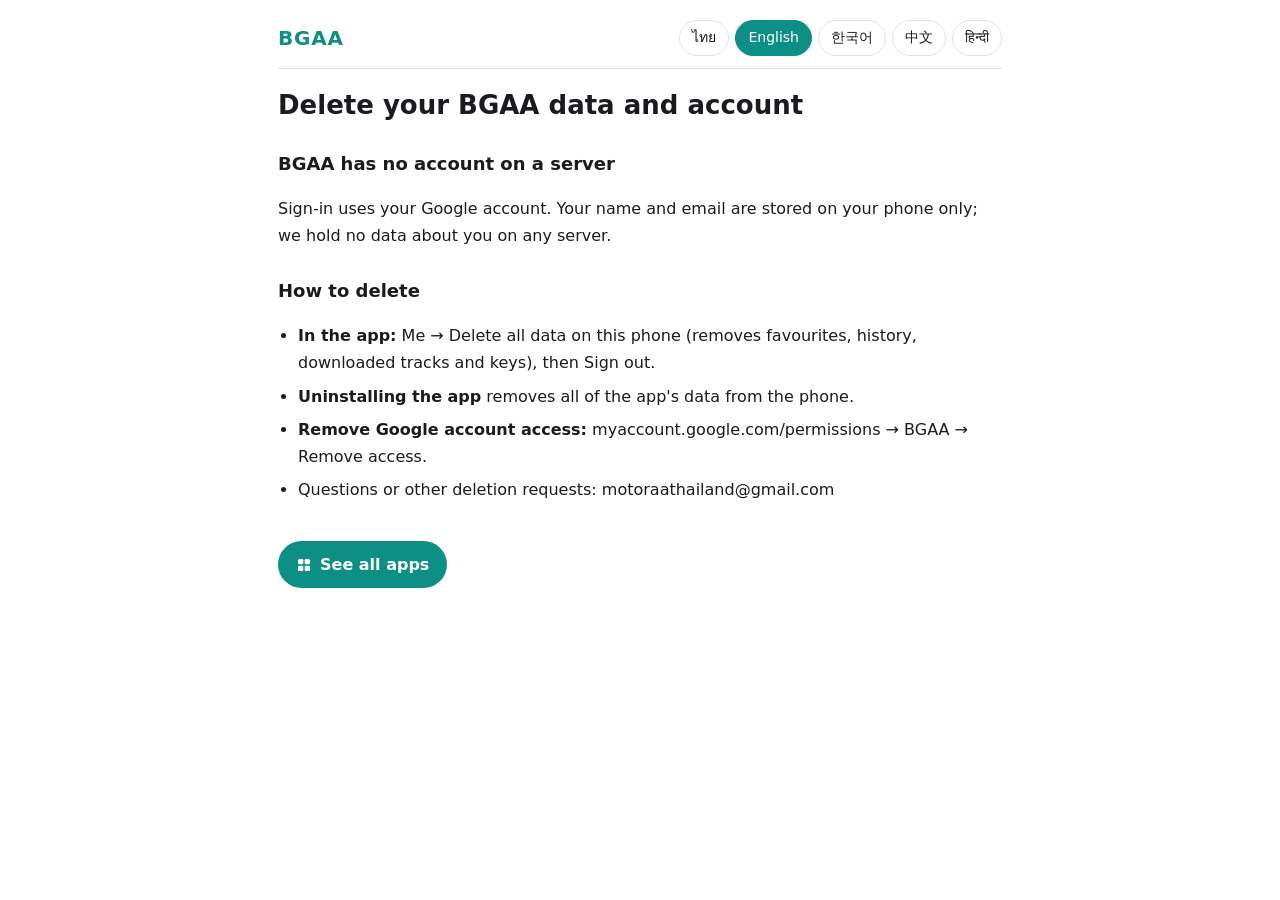
==== delete-account/index.html @ 6f0a81f5 "BGAA site: privacy policy, delete-data page, intro (5 languages)" ====
<!doctype html><html lang="th"><head><meta charset="utf-8"><meta name="viewport" content="width=device-width,initial-scale=1"><title>ลบข้อมูลและบัญชีของ BGAA · Delete your BGAA data and account</title><meta name="robots" content="index, follow"><link rel="canonical" href="https://motoraathailand.github.io/bgaa-site/delete-account/"><style>:root{color-scheme:light dark;--bg:#fff;--fg:#1b1b1f;--mut:#5b5b66;--acc:#0e8f86;--line:#e3e3e8}@media(prefers-color-scheme:dark){:root{--bg:#0e0e12;--fg:#ececf1;--mut:#a0a0ad;--acc:#4fd1c5;--line:#2a2a33}}
*{box-sizing:border-box}body{margin:0;background:var(--bg);color:var(--fg);font:16px/1.7 system-ui,-apple-system,'Segoe UI',Roboto,'Noto Sans Thai','Noto Sans KR','Noto Sans SC','Noto Sans Devanagari',sans-serif}
.wrap{max-width:760px;margin:0 auto;padding:20px 18px 60px}header{display:flex;flex-wrap:wrap;gap:10px;align-items:center;justify-content:space-between;border-bottom:1px solid var(--line);padding-bottom:12px;margin-bottom:8px}
.logo{font-weight:800;letter-spacing:.04em;color:var(--acc);text-decoration:none;font-size:20px}.allapps{display:inline-flex;align-items:center;gap:8px;font-weight:600;text-decoration:none;color:#fff;background:var(--acc);padding:10px 18px;border-radius:999px;margin-top:22px}.langs{display:flex;gap:6px;flex-wrap:wrap}.langs button{font:inherit;font-size:14px;padding:5px 12px;border-radius:999px;border:1px solid var(--line);background:transparent;color:var(--fg);cursor:pointer}.langs button[aria-pressed=true]{background:var(--acc);color:#fff;border-color:var(--acc)}
h1{font-size:26px;line-height:1.3;margin:20px 0 6px}h2{font-size:18px;margin:26px 0 6px}.meta{color:var(--mut);font-size:14px;margin:0}.small{color:var(--mut);font-size:13px}a{color:var(--acc)}ul{padding-left:20px}li{margin:6px 0}</style></head><body><div class="wrap"><header><a class="logo" href="https://motoraathailand.github.io/bgaa-site/">BGAA</a><div class="langs" role="group" aria-label="language"><button type="button" data-l="th" lang="th" aria-pressed="true">ไทย</button><button type="button" data-l="en" lang="en" aria-pressed="false">English</button><button type="button" data-l="ko" lang="ko" aria-pressed="false">한국어</button><button type="button" data-l="zh" lang="zh-Hans" aria-pressed="false">中文</button><button type="button" data-l="hi" lang="hi" aria-pressed="false">हिन्दी</button></div></header><main><section id="s-th" lang="th"><h1>ลบข้อมูลและบัญชีของ BGAA</h1><h2>BGAA ไม่มีบัญชีบนเซิร์ฟเวอร์</h2><p>การเข้าสู่ระบบใช้บัญชี Google ของคุณ ชื่อและอีเมลถูกเก็บในโทรศัพท์เท่านั้น เราไม่มีข้อมูลของคุณบนเซิร์ฟเวอร์</p><h2>วิธีลบ</h2><ul><li><b>ในแอป:</b> ฉัน → ลบข้อมูลทั้งหมดในโทรศัพท์นี้ (ลบรายการโปรด ประวัติ เพลงที่ดาวน์โหลด และคีย์) แล้วเลือก ออกจากระบบ</li><li><b>ถอนการติดตั้งแอป</b> จะลบข้อมูลของแอปในโทรศัพท์ทั้งหมด</li><li><b>ถอนสิทธิ์บัญชี Google:</b> myaccount.google.com/permissions → BGAA → ลบการเข้าถึง</li><li>มีคำถามหรือต้องการให้ลบข้อมูลอื่น ๆ: motoraathailand@gmail.com</li></ul><p><a class="allapps" href="https://motoraathailand.github.io/"><svg viewBox="0 0 24 24" width="16" height="16" aria-hidden="true" fill="currentColor"><rect x="3" y="3" width="8" height="8" rx="2"/><rect x="13" y="3" width="8" height="8" rx="2"/><rect x="3" y="13" width="8" height="8" rx="2"/><rect x="13" y="13" width="8" height="8" rx="2"/></svg>ดูแอปทั้งหมด</a></p></section>
<section id="s-en" lang="en" hidden><h1>Delete your BGAA data and account</h1><h2>BGAA has no account on a server</h2><p>Sign-in uses your Google account. Your name and email are stored on your phone only; we hold no data about you on any server.</p><h2>How to delete</h2><ul><li><b>In the app:</b> Me → Delete all data on this phone (removes favourites, history, downloaded tracks and keys), then Sign out.</li><li><b>Uninstalling the app</b> removes all of the app's data from the phone.</li><li><b>Remove Google account access:</b> myaccount.google.com/permissions → BGAA → Remove access.</li><li>Questions or other deletion requests: motoraathailand@gmail.com</li></ul><p><a class="allapps" href="https://motoraathailand.github.io/"><svg viewBox="0 0 24 24" width="16" height="16" aria-hidden="true" fill="currentColor"><rect x="3" y="3" width="8" height="8" rx="2"/><rect x="13" y="3" width="8" height="8" rx="2"/><rect x="3" y="13" width="8" height="8" rx="2"/><rect x="13" y="13" width="8" height="8" rx="2"/></svg>See all apps</a></p></section>
<section id="s-ko" lang="ko" hidden><h1>BGAA 데이터·계정 삭제</h1><h2>BGAA는 서버에 계정이 없어요</h2><p>로그인은 내 Google 계정을 써요. 이름과 이메일은 휴대폰에만 저장되고, 서버에는 내 정보가 없어요.</p><h2>삭제 방법</h2><ul><li><b>앱에서:</b> 나 → 이 휴대폰의 모든 데이터 삭제(즐겨찾기·기록·다운로드한 곡·키 삭제) 후 로그아웃.</li><li><b>앱을 삭제</b>하면 휴대폰의 앱 데이터가 모두 지워져요.</li><li><b>Google 계정 접근 해제:</b> myaccount.google.com/permissions → BGAA → 액세스 삭제.</li><li>문의나 다른 삭제 요청: motoraathailand@gmail.com</li></ul><p><a class="allapps" href="https://motoraathailand.github.io/"><svg viewBox="0 0 24 24" width="16" height="16" aria-hidden="true" fill="currentColor"><rect x="3" y="3" width="8" height="8" rx="2"/><rect x="13" y="3" width="8" height="8" rx="2"/><rect x="3" y="13" width="8" height="8" rx="2"/><rect x="13" y="13" width="8" height="8" rx="2"/></svg>모든 앱 보기</a></p></section>
<section id="s-zh" lang="zh-Hans" hidden><h1>删除 BGAA 数据与账号</h1><h2>BGAA 在服务器上没有账号</h2><p>登录使用你的 Google 账号。姓名和邮箱只保存在手机上，我们没有任何服务器端数据。</p><h2>删除方法</h2><ul><li><b>在应用内：</b>我 → 删除这部手机上的所有数据（清除收藏、记录、已下载曲目和密钥），然后退出登录。</li><li><b>卸载应用</b>会清除应用在手机上的全部数据。</li><li><b>撤销 Google 账号访问：</b>myaccount.google.com/permissions → BGAA → 删除访问权限。</li><li>有疑问或其他删除请求：motoraathailand@gmail.com</li></ul><p><a class="allapps" href="https://motoraathailand.github.io/"><svg viewBox="0 0 24 24" width="16" height="16" aria-hidden="true" fill="currentColor"><rect x="3" y="3" width="8" height="8" rx="2"/><rect x="13" y="3" width="8" height="8" rx="2"/><rect x="3" y="13" width="8" height="8" rx="2"/><rect x="13" y="13" width="8" height="8" rx="2"/></svg>查看全部应用</a></p></section>
<section id="s-hi" lang="hi" hidden><h1>BGAA डेटा और खाता हटाएँ</h1><h2>BGAA का सर्वर पर कोई खाता नहीं है</h2><p>साइन-इन आपके Google खाते से होता है। नाम और ईमेल केवल फ़ोन में रहते हैं; हमारे पास किसी सर्वर पर आपका डेटा नहीं है।</p><h2>कैसे हटाएँ</h2><ul><li><b>ऐप में:</b> मैं → इस फ़ोन का सारा डेटा हटाएँ (पसंदीदा, इतिहास, डाउनलोड किए ट्रैक और कुंजियाँ हटती हैं), फिर साइन आउट करें।</li><li><b>ऐप अनइंस्टॉल</b> करने से फ़ोन से ऐप का सारा डेटा हट जाता है।</li><li><b>Google खाते की पहुँच हटाएँ:</b> myaccount.google.com/permissions → BGAA → पहुँच हटाएँ।</li><li>प्रश्न या अन्य हटाने के अनुरोध: motoraathailand@gmail.com</li></ul><p><a class="allapps" href="https://motoraathailand.github.io/"><svg viewBox="0 0 24 24" width="16" height="16" aria-hidden="true" fill="currentColor"><rect x="3" y="3" width="8" height="8" rx="2"/><rect x="13" y="3" width="8" height="8" rx="2"/><rect x="3" y="13" width="8" height="8" rx="2"/><rect x="13" y="13" width="8" height="8" rx="2"/></svg>सभी ऐप देखें</a></p></section></main></div><script>(function(){var L=['th','en','ko','zh','hi'],H={th:'th',en:'en',ko:'ko',zh:'zh-Hans',hi:'hi'};function pick(){var m=/[?&]lang=(\w\w)/.exec(location.search),s=null;try{s=localStorage.getItem('lang')}catch(e){}var b=String((navigator.languages&&navigator.languages[0])||navigator.language||'en').slice(0,2).toLowerCase();var c=m&&m[1]||s||b;return L.indexOf(c)>=0?c:'en'}
function show(l){L.forEach(function(x){var e=document.getElementById('s-'+x);if(e)e.hidden=x!==l;});document.documentElement.lang=H[l];[].forEach.call(document.querySelectorAll('.langs button'),function(b){b.setAttribute('aria-pressed',b.dataset.l===l?'true':'false')});try{localStorage.setItem('lang',l)}catch(e){}}
[].forEach.call(document.querySelectorAll('.langs button'),function(b){b.addEventListener('click',function(){show(b.dataset.l)})});show(pick())})();</script></body></html>
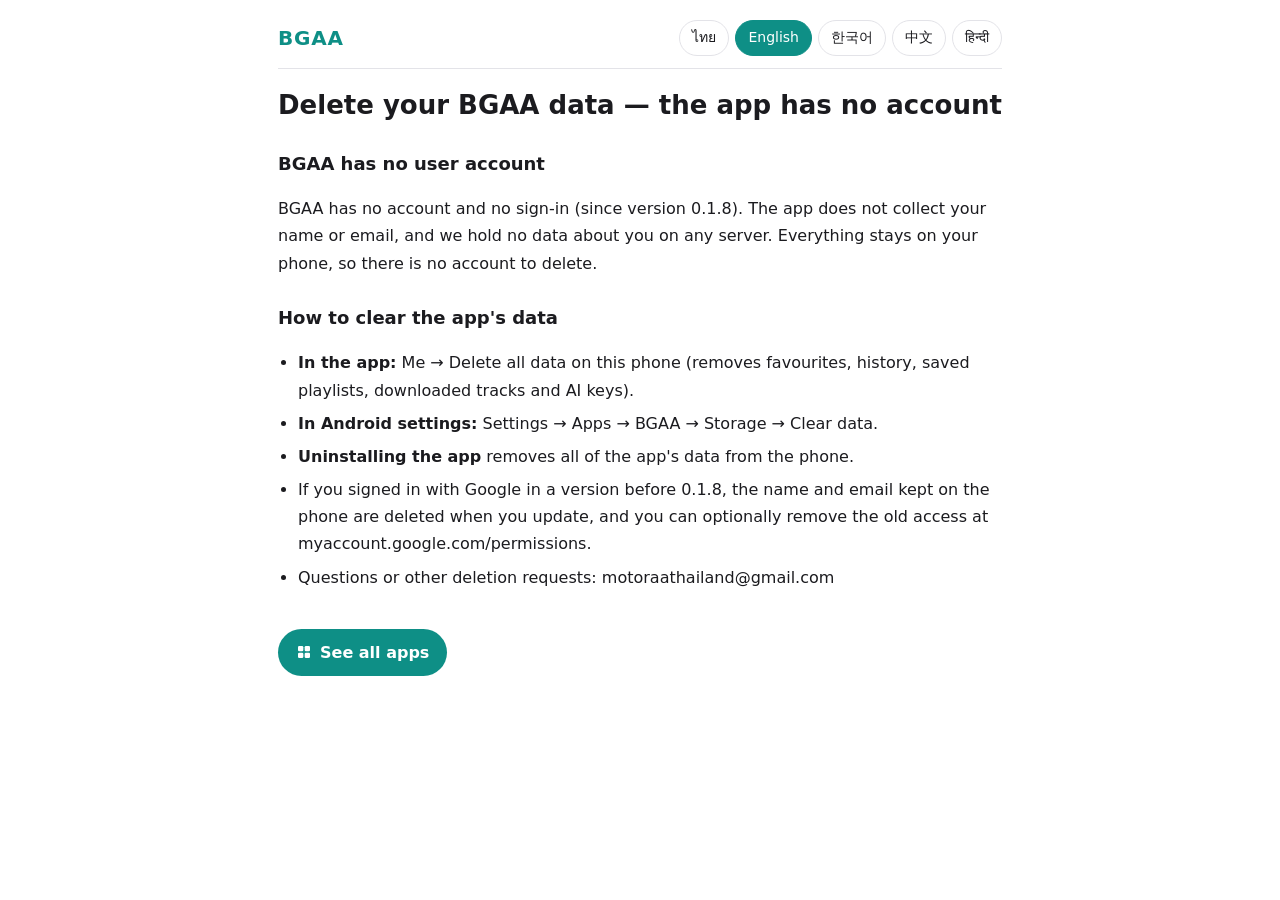
==== commit a26f7ebd: "Privacy + delete-data pages for BGAA 0.1.8: no account/sign-in, no name/email collected, data stays " ====
--- a/delete-account/index.html
+++ b/delete-account/index.html
@@ -1,11 +1,11 @@
-<!doctype html><html lang="th"><head><meta charset="utf-8"><meta name="viewport" content="width=device-width,initial-scale=1"><title>ลบข้อมูลและบัญชีของ BGAA · Delete your BGAA data and account</title><meta name="robots" content="index, follow"><link rel="canonical" href="https://motoraathailand.github.io/bgaa-site/delete-account/"><style>:root{color-scheme:light dark;--bg:#fff;--fg:#1b1b1f;--mut:#5b5b66;--acc:#0e8f86;--line:#e3e3e8}@media(prefers-color-scheme:dark){:root{--bg:#0e0e12;--fg:#ececf1;--mut:#a0a0ad;--acc:#4fd1c5;--line:#2a2a33}}
+<!doctype html><html lang="th"><head><meta charset="utf-8"><meta name="viewport" content="width=device-width,initial-scale=1"><title>ลบข้อมูลของ BGAA — แอปไม่มีบัญชีผู้ใช้ · Delete your BGAA data — the app has no account</title><meta name="robots" content="index, follow"><link rel="canonical" href="https://motoraathailand.github.io/bgaa-site/delete-account/"><style>:root{color-scheme:light dark;--bg:#fff;--fg:#1b1b1f;--mut:#5b5b66;--acc:#0e8f86;--line:#e3e3e8}@media(prefers-color-scheme:dark){:root{--bg:#0e0e12;--fg:#ececf1;--mut:#a0a0ad;--acc:#4fd1c5;--line:#2a2a33}}
 *{box-sizing:border-box}body{margin:0;background:var(--bg);color:var(--fg);font:16px/1.7 system-ui,-apple-system,'Segoe UI',Roboto,'Noto Sans Thai','Noto Sans KR','Noto Sans SC','Noto Sans Devanagari',sans-serif}
 .wrap{max-width:760px;margin:0 auto;padding:20px 18px 60px}header{display:flex;flex-wrap:wrap;gap:10px;align-items:center;justify-content:space-between;border-bottom:1px solid var(--line);padding-bottom:12px;margin-bottom:8px}
 .logo{font-weight:800;letter-spacing:.04em;color:var(--acc);text-decoration:none;font-size:20px}.allapps{display:inline-flex;align-items:center;gap:8px;font-weight:600;text-decoration:none;color:#fff;background:var(--acc);padding:10px 18px;border-radius:999px;margin-top:22px}.langs{display:flex;gap:6px;flex-wrap:wrap}.langs button{font:inherit;font-size:14px;padding:5px 12px;border-radius:999px;border:1px solid var(--line);background:transparent;color:var(--fg);cursor:pointer}.langs button[aria-pressed=true]{background:var(--acc);color:#fff;border-color:var(--acc)}
-h1{font-size:26px;line-height:1.3;margin:20px 0 6px}h2{font-size:18px;margin:26px 0 6px}.meta{color:var(--mut);font-size:14px;margin:0}.small{color:var(--mut);font-size:13px}a{color:var(--acc)}ul{padding-left:20px}li{margin:6px 0}</style></head><body><div class="wrap"><header><a class="logo" href="https://motoraathailand.github.io/bgaa-site/">BGAA</a><div class="langs" role="group" aria-label="language"><button type="button" data-l="th" lang="th" aria-pressed="true">ไทย</button><button type="button" data-l="en" lang="en" aria-pressed="false">English</button><button type="button" data-l="ko" lang="ko" aria-pressed="false">한국어</button><button type="button" data-l="zh" lang="zh-Hans" aria-pressed="false">中文</button><button type="button" data-l="hi" lang="hi" aria-pressed="false">हिन्दी</button></div></header><main><section id="s-th" lang="th"><h1>ลบข้อมูลและบัญชีของ BGAA</h1><h2>BGAA ไม่มีบัญชีบนเซิร์ฟเวอร์</h2><p>การเข้าสู่ระบบใช้บัญชี Google ของคุณ ชื่อและอีเมลถูกเก็บในโทรศัพท์เท่านั้น เราไม่มีข้อมูลของคุณบนเซิร์ฟเวอร์</p><h2>วิธีลบ</h2><ul><li><b>ในแอป:</b> ฉัน → ลบข้อมูลทั้งหมดในโทรศัพท์นี้ (ลบรายการโปรด ประวัติ เพลงที่ดาวน์โหลด และคีย์) แล้วเลือก ออกจากระบบ</li><li><b>ถอนการติดตั้งแอป</b> จะลบข้อมูลของแอปในโทรศัพท์ทั้งหมด</li><li><b>ถอนสิทธิ์บัญชี Google:</b> myaccount.google.com/permissions → BGAA → ลบการเข้าถึง</li><li>มีคำถามหรือต้องการให้ลบข้อมูลอื่น ๆ: motoraathailand@gmail.com</li></ul><p><a class="allapps" href="https://motoraathailand.github.io/"><svg viewBox="0 0 24 24" width="16" height="16" aria-hidden="true" fill="currentColor"><rect x="3" y="3" width="8" height="8" rx="2"/><rect x="13" y="3" width="8" height="8" rx="2"/><rect x="3" y="13" width="8" height="8" rx="2"/><rect x="13" y="13" width="8" height="8" rx="2"/></svg>ดูแอปทั้งหมด</a></p></section>
-<section id="s-en" lang="en" hidden><h1>Delete your BGAA data and account</h1><h2>BGAA has no account on a server</h2><p>Sign-in uses your Google account. Your name and email are stored on your phone only; we hold no data about you on any server.</p><h2>How to delete</h2><ul><li><b>In the app:</b> Me → Delete all data on this phone (removes favourites, history, downloaded tracks and keys), then Sign out.</li><li><b>Uninstalling the app</b> removes all of the app's data from the phone.</li><li><b>Remove Google account access:</b> myaccount.google.com/permissions → BGAA → Remove access.</li><li>Questions or other deletion requests: motoraathailand@gmail.com</li></ul><p><a class="allapps" href="https://motoraathailand.github.io/"><svg viewBox="0 0 24 24" width="16" height="16" aria-hidden="true" fill="currentColor"><rect x="3" y="3" width="8" height="8" rx="2"/><rect x="13" y="3" width="8" height="8" rx="2"/><rect x="3" y="13" width="8" height="8" rx="2"/><rect x="13" y="13" width="8" height="8" rx="2"/></svg>See all apps</a></p></section>
-<section id="s-ko" lang="ko" hidden><h1>BGAA 데이터·계정 삭제</h1><h2>BGAA는 서버에 계정이 없어요</h2><p>로그인은 내 Google 계정을 써요. 이름과 이메일은 휴대폰에만 저장되고, 서버에는 내 정보가 없어요.</p><h2>삭제 방법</h2><ul><li><b>앱에서:</b> 나 → 이 휴대폰의 모든 데이터 삭제(즐겨찾기·기록·다운로드한 곡·키 삭제) 후 로그아웃.</li><li><b>앱을 삭제</b>하면 휴대폰의 앱 데이터가 모두 지워져요.</li><li><b>Google 계정 접근 해제:</b> myaccount.google.com/permissions → BGAA → 액세스 삭제.</li><li>문의나 다른 삭제 요청: motoraathailand@gmail.com</li></ul><p><a class="allapps" href="https://motoraathailand.github.io/"><svg viewBox="0 0 24 24" width="16" height="16" aria-hidden="true" fill="currentColor"><rect x="3" y="3" width="8" height="8" rx="2"/><rect x="13" y="3" width="8" height="8" rx="2"/><rect x="3" y="13" width="8" height="8" rx="2"/><rect x="13" y="13" width="8" height="8" rx="2"/></svg>모든 앱 보기</a></p></section>
-<section id="s-zh" lang="zh-Hans" hidden><h1>删除 BGAA 数据与账号</h1><h2>BGAA 在服务器上没有账号</h2><p>登录使用你的 Google 账号。姓名和邮箱只保存在手机上，我们没有任何服务器端数据。</p><h2>删除方法</h2><ul><li><b>在应用内：</b>我 → 删除这部手机上的所有数据（清除收藏、记录、已下载曲目和密钥），然后退出登录。</li><li><b>卸载应用</b>会清除应用在手机上的全部数据。</li><li><b>撤销 Google 账号访问：</b>myaccount.google.com/permissions → BGAA → 删除访问权限。</li><li>有疑问或其他删除请求：motoraathailand@gmail.com</li></ul><p><a class="allapps" href="https://motoraathailand.github.io/"><svg viewBox="0 0 24 24" width="16" height="16" aria-hidden="true" fill="currentColor"><rect x="3" y="3" width="8" height="8" rx="2"/><rect x="13" y="3" width="8" height="8" rx="2"/><rect x="3" y="13" width="8" height="8" rx="2"/><rect x="13" y="13" width="8" height="8" rx="2"/></svg>查看全部应用</a></p></section>
-<section id="s-hi" lang="hi" hidden><h1>BGAA डेटा और खाता हटाएँ</h1><h2>BGAA का सर्वर पर कोई खाता नहीं है</h2><p>साइन-इन आपके Google खाते से होता है। नाम और ईमेल केवल फ़ोन में रहते हैं; हमारे पास किसी सर्वर पर आपका डेटा नहीं है।</p><h2>कैसे हटाएँ</h2><ul><li><b>ऐप में:</b> मैं → इस फ़ोन का सारा डेटा हटाएँ (पसंदीदा, इतिहास, डाउनलोड किए ट्रैक और कुंजियाँ हटती हैं), फिर साइन आउट करें।</li><li><b>ऐप अनइंस्टॉल</b> करने से फ़ोन से ऐप का सारा डेटा हट जाता है।</li><li><b>Google खाते की पहुँच हटाएँ:</b> myaccount.google.com/permissions → BGAA → पहुँच हटाएँ।</li><li>प्रश्न या अन्य हटाने के अनुरोध: motoraathailand@gmail.com</li></ul><p><a class="allapps" href="https://motoraathailand.github.io/"><svg viewBox="0 0 24 24" width="16" height="16" aria-hidden="true" fill="currentColor"><rect x="3" y="3" width="8" height="8" rx="2"/><rect x="13" y="3" width="8" height="8" rx="2"/><rect x="3" y="13" width="8" height="8" rx="2"/><rect x="13" y="13" width="8" height="8" rx="2"/></svg>सभी ऐप देखें</a></p></section></main></div><script>(function(){var L=['th','en','ko','zh','hi'],H={th:'th',en:'en',ko:'ko',zh:'zh-Hans',hi:'hi'};function pick(){var m=/[?&]lang=(\w\w)/.exec(location.search),s=null;try{s=localStorage.getItem('lang')}catch(e){}var b=String((navigator.languages&&navigator.languages[0])||navigator.language||'en').slice(0,2).toLowerCase();var c=m&&m[1]||s||b;return L.indexOf(c)>=0?c:'en'}
+h1{font-size:26px;line-height:1.3;margin:20px 0 6px}h2{font-size:18px;margin:26px 0 6px}.meta{color:var(--mut);font-size:14px;margin:0}.small{color:var(--mut);font-size:13px}a{color:var(--acc)}ul{padding-left:20px}li{margin:6px 0}</style></head><body><div class="wrap"><header><a class="logo" href="https://motoraathailand.github.io/bgaa-site/">BGAA</a><div class="langs" role="group" aria-label="language"><button type="button" data-l="th" lang="th" aria-pressed="true">ไทย</button><button type="button" data-l="en" lang="en" aria-pressed="false">English</button><button type="button" data-l="ko" lang="ko" aria-pressed="false">한국어</button><button type="button" data-l="zh" lang="zh-Hans" aria-pressed="false">中文</button><button type="button" data-l="hi" lang="hi" aria-pressed="false">हिन्दी</button></div></header><main><section id="s-th" lang="th"><h1>ลบข้อมูลของ BGAA — แอปไม่มีบัญชีผู้ใช้</h1><h2>BGAA ไม่มีบัญชีผู้ใช้</h2><p>BGAA ไม่มีบัญชีและไม่ต้องเข้าสู่ระบบ (ตั้งแต่เวอร์ชัน 0.1.8) แอปไม่เก็บชื่อหรืออีเมลของคุณ และเราไม่มีข้อมูลของคุณบนเซิร์ฟเวอร์ใด ๆ ข้อมูลทั้งหมดอยู่ในโทรศัพท์ของคุณ จึงไม่มีบัญชีให้ลบ</p><h2>วิธีล้างข้อมูลของแอป</h2><ul><li><b>ในแอป:</b> ฉัน → ลบข้อมูลทั้งหมดในโทรศัพท์นี้ (ลบรายการโปรด ประวัติ เพลย์ลิสต์ที่บันทึก เพลงที่ดาวน์โหลด และคีย์ AI)</li><li><b>ในการตั้งค่าของ Android:</b> การตั้งค่า → แอป → BGAA → ที่เก็บข้อมูล → ล้างข้อมูล (Clear data)</li><li><b>ถอนการติดตั้งแอป</b> จะลบข้อมูลของแอปในโทรศัพท์ทั้งหมด</li><li>หากเคยเข้าสู่ระบบด้วย Google ในเวอร์ชันก่อน 0.1.8 ชื่อและอีเมลที่เก็บไว้ในเครื่องจะถูกลบเมื่ออัปเดต และคุณถอนสิทธิ์เก่าได้ที่ myaccount.google.com/permissions (ไม่จำเป็น)</li><li>มีคำถามหรือต้องการให้ลบข้อมูลอื่น ๆ: motoraathailand@gmail.com</li></ul><p><a class="allapps" href="https://motoraathailand.github.io/"><svg viewBox="0 0 24 24" width="16" height="16" aria-hidden="true" fill="currentColor"><rect x="3" y="3" width="8" height="8" rx="2"/><rect x="13" y="3" width="8" height="8" rx="2"/><rect x="3" y="13" width="8" height="8" rx="2"/><rect x="13" y="13" width="8" height="8" rx="2"/></svg>ดูแอปทั้งหมด</a></p></section>
+<section id="s-en" lang="en" hidden><h1>Delete your BGAA data — the app has no account</h1><h2>BGAA has no user account</h2><p>BGAA has no account and no sign-in (since version 0.1.8). The app does not collect your name or email, and we hold no data about you on any server. Everything stays on your phone, so there is no account to delete.</p><h2>How to clear the app&#x27;s data</h2><ul><li><b>In the app:</b> Me → Delete all data on this phone (removes favourites, history, saved playlists, downloaded tracks and AI keys).</li><li><b>In Android settings:</b> Settings → Apps → BGAA → Storage → Clear data.</li><li><b>Uninstalling the app</b> removes all of the app's data from the phone.</li><li>If you signed in with Google in a version before 0.1.8, the name and email kept on the phone are deleted when you update, and you can optionally remove the old access at myaccount.google.com/permissions.</li><li>Questions or other deletion requests: motoraathailand@gmail.com</li></ul><p><a class="allapps" href="https://motoraathailand.github.io/"><svg viewBox="0 0 24 24" width="16" height="16" aria-hidden="true" fill="currentColor"><rect x="3" y="3" width="8" height="8" rx="2"/><rect x="13" y="3" width="8" height="8" rx="2"/><rect x="3" y="13" width="8" height="8" rx="2"/><rect x="13" y="13" width="8" height="8" rx="2"/></svg>See all apps</a></p></section>
+<section id="s-ko" lang="ko" hidden><h1>BGAA 데이터 삭제 — 앱에는 계정이 없어요</h1><h2>BGAA에는 사용자 계정이 없어요</h2><p>BGAA에는 계정도 로그인도 없어요(0.1.8부터). 앱은 이름과 이메일을 수집하지 않고, 서버에도 내 정보가 없어요. 모든 데이터는 내 휴대폰에만 있어서 삭제할 계정이 없어요.</p><h2>앱 데이터 지우는 방법</h2><ul><li><b>앱에서:</b> 나 → 이 휴대폰의 모든 데이터 삭제(즐겨찾기·기록·저장한 재생목록·다운로드한 곡·AI 키 삭제).</li><li><b>안드로이드 설정에서:</b> 설정 → 앱 → BGAA → 저장공간 → 데이터 삭제.</li><li><b>앱을 삭제</b>하면 휴대폰의 앱 데이터가 모두 지워져요.</li><li>0.1.8 이전 버전에서 Google로 로그인한 적이 있다면, 휴대폰에 저장돼 있던 이름·이메일은 업데이트할 때 삭제되고, myaccount.google.com/permissions 에서 예전 접근 권한을 해제할 수도 있어요(선택).</li><li>문의나 다른 삭제 요청: motoraathailand@gmail.com</li></ul><p><a class="allapps" href="https://motoraathailand.github.io/"><svg viewBox="0 0 24 24" width="16" height="16" aria-hidden="true" fill="currentColor"><rect x="3" y="3" width="8" height="8" rx="2"/><rect x="13" y="3" width="8" height="8" rx="2"/><rect x="3" y="13" width="8" height="8" rx="2"/><rect x="13" y="13" width="8" height="8" rx="2"/></svg>모든 앱 보기</a></p></section>
+<section id="s-zh" lang="zh-Hans" hidden><h1>删除 BGAA 数据 — 应用没有账号</h1><h2>BGAA 没有用户账号</h2><p>BGAA 没有账号，也无需登录（自 0.1.8 版起）。应用不收集你的姓名或邮箱，我们也没有任何服务器端数据。所有内容都只保存在你的手机上，因此没有账号可删除。</p><h2>如何清除应用数据</h2><ul><li><b>在应用内：</b>我 → 删除这部手机上的所有数据（清除收藏、记录、已保存的播放列表、已下载曲目和 AI 密钥）。</li><li><b>在 Android 设置中：</b>设置 → 应用 → BGAA → 存储 → 清除数据。</li><li><b>卸载应用</b>会清除应用在手机上的全部数据。</li><li>如果你在 0.1.8 之前的版本中用 Google 登录过，手机上保存的姓名和邮箱会在更新时删除；你也可以选择在 myaccount.google.com/permissions 撤销旧的访问权限。</li><li>有疑问或其他删除请求：motoraathailand@gmail.com</li></ul><p><a class="allapps" href="https://motoraathailand.github.io/"><svg viewBox="0 0 24 24" width="16" height="16" aria-hidden="true" fill="currentColor"><rect x="3" y="3" width="8" height="8" rx="2"/><rect x="13" y="3" width="8" height="8" rx="2"/><rect x="3" y="13" width="8" height="8" rx="2"/><rect x="13" y="13" width="8" height="8" rx="2"/></svg>查看全部应用</a></p></section>
+<section id="s-hi" lang="hi" hidden><h1>BGAA डेटा हटाएँ — ऐप में कोई खाता नहीं है</h1><h2>BGAA में कोई उपयोगकर्ता खाता नहीं है</h2><p>BGAA में कोई खाता या साइन-इन नहीं है (संस्करण 0.1.8 से)। ऐप आपका नाम या ईमेल इकट्ठा नहीं करता, और हमारे पास किसी सर्वर पर आपका डेटा नहीं है। सब कुछ आपके फ़ोन में रहता है, इसलिए हटाने के लिए कोई खाता नहीं है।</p><h2>ऐप का डेटा कैसे साफ़ करें</h2><ul><li><b>ऐप में:</b> मैं → इस फ़ोन का सारा डेटा हटाएँ (पसंदीदा, इतिहास, सहेजी प्लेलिस्ट, डाउनलोड किए ट्रैक और AI कुंजियाँ हटती हैं)।</li><li><b>Android सेटिंग्स में:</b> सेटिंग्स → ऐप्स → BGAA → स्टोरेज → डेटा मिटाएँ।</li><li><b>ऐप अनइंस्टॉल</b> करने से फ़ोन से ऐप का सारा डेटा हट जाता है।</li><li>यदि आपने 0.1.8 से पहले के संस्करण में Google से साइन इन किया था, तो फ़ोन में रखा नाम और ईमेल अपडेट पर हटा दिया जाता है; पुरानी पहुँच आप myaccount.google.com/permissions पर हटा सकते हैं (वैकल्पिक)।</li><li>प्रश्न या अन्य हटाने के अनुरोध: motoraathailand@gmail.com</li></ul><p><a class="allapps" href="https://motoraathailand.github.io/"><svg viewBox="0 0 24 24" width="16" height="16" aria-hidden="true" fill="currentColor"><rect x="3" y="3" width="8" height="8" rx="2"/><rect x="13" y="3" width="8" height="8" rx="2"/><rect x="3" y="13" width="8" height="8" rx="2"/><rect x="13" y="13" width="8" height="8" rx="2"/></svg>सभी ऐप देखें</a></p></section></main></div><script>(function(){var L=['th','en','ko','zh','hi'],H={th:'th',en:'en',ko:'ko',zh:'zh-Hans',hi:'hi'};function pick(){var m=/[?&]lang=(\w\w)/.exec(location.search),s=null;try{s=localStorage.getItem('lang')}catch(e){}var b=String((navigator.languages&&navigator.languages[0])||navigator.language||'en').slice(0,2).toLowerCase();var c=m&&m[1]||s||b;return L.indexOf(c)>=0?c:'en'}
 function show(l){L.forEach(function(x){var e=document.getElementById('s-'+x);if(e)e.hidden=x!==l;});document.documentElement.lang=H[l];[].forEach.call(document.querySelectorAll('.langs button'),function(b){b.setAttribute('aria-pressed',b.dataset.l===l?'true':'false')});try{localStorage.setItem('lang',l)}catch(e){}}
 [].forEach.call(document.querySelectorAll('.langs button'),function(b){b.addEventListener('click',function(){show(b.dataset.l)})});show(pick())})();</script></body></html>
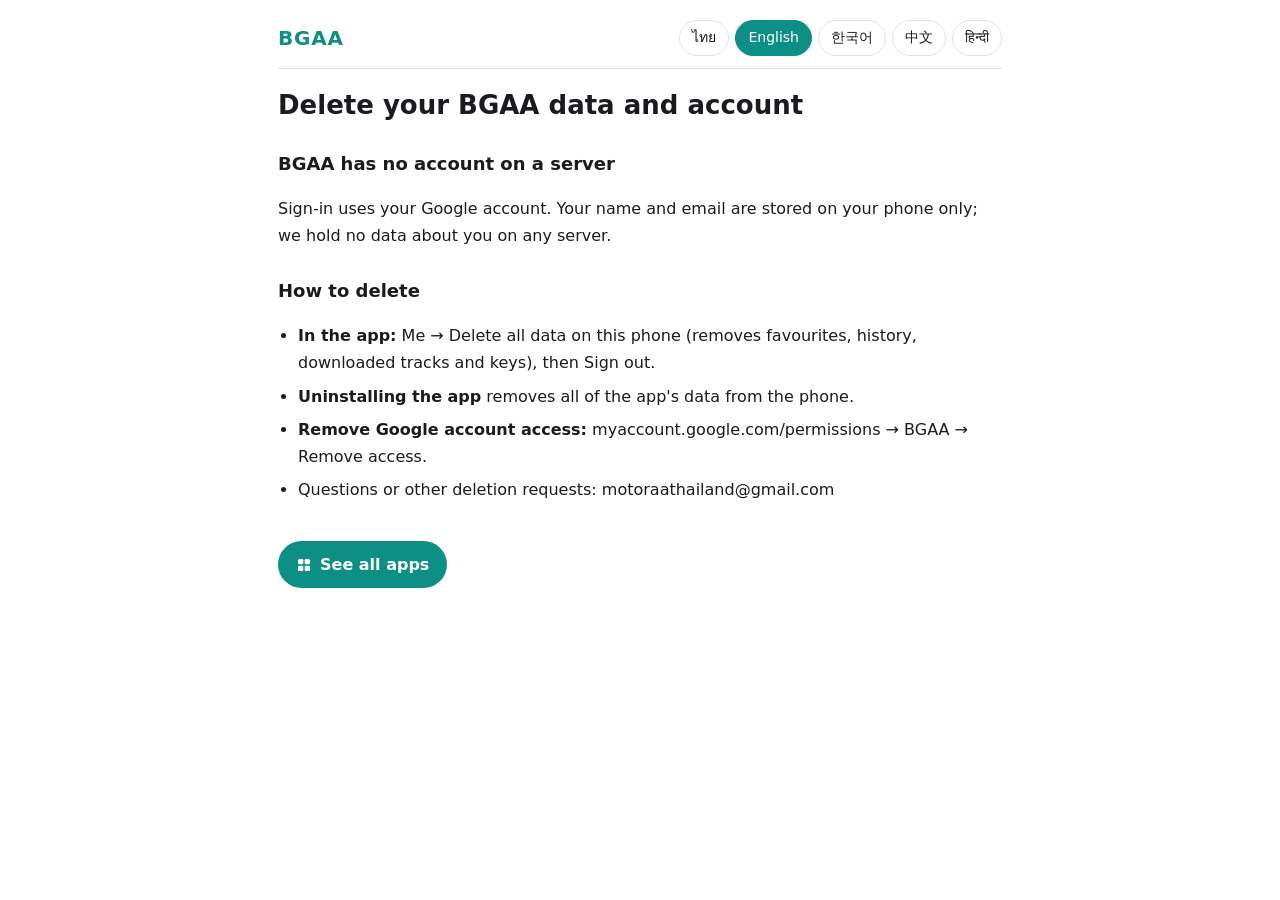
==== commit f34134cb: "Revert "Privacy + delete-data pages for BGAA 0.1.8: no account/sign-in, no name/email collected, dat" ====
--- a/delete-account/index.html
+++ b/delete-account/index.html
@@ -1,11 +1,11 @@
-<!doctype html><html lang="th"><head><meta charset="utf-8"><meta name="viewport" content="width=device-width,initial-scale=1"><title>ลบข้อมูลของ BGAA — แอปไม่มีบัญชีผู้ใช้ · Delete your BGAA data — the app has no account</title><meta name="robots" content="index, follow"><link rel="canonical" href="https://motoraathailand.github.io/bgaa-site/delete-account/"><style>:root{color-scheme:light dark;--bg:#fff;--fg:#1b1b1f;--mut:#5b5b66;--acc:#0e8f86;--line:#e3e3e8}@media(prefers-color-scheme:dark){:root{--bg:#0e0e12;--fg:#ececf1;--mut:#a0a0ad;--acc:#4fd1c5;--line:#2a2a33}}
+<!doctype html><html lang="th"><head><meta charset="utf-8"><meta name="viewport" content="width=device-width,initial-scale=1"><title>ลบข้อมูลและบัญชีของ BGAA · Delete your BGAA data and account</title><meta name="robots" content="index, follow"><link rel="canonical" href="https://motoraathailand.github.io/bgaa-site/delete-account/"><style>:root{color-scheme:light dark;--bg:#fff;--fg:#1b1b1f;--mut:#5b5b66;--acc:#0e8f86;--line:#e3e3e8}@media(prefers-color-scheme:dark){:root{--bg:#0e0e12;--fg:#ececf1;--mut:#a0a0ad;--acc:#4fd1c5;--line:#2a2a33}}
 *{box-sizing:border-box}body{margin:0;background:var(--bg);color:var(--fg);font:16px/1.7 system-ui,-apple-system,'Segoe UI',Roboto,'Noto Sans Thai','Noto Sans KR','Noto Sans SC','Noto Sans Devanagari',sans-serif}
 .wrap{max-width:760px;margin:0 auto;padding:20px 18px 60px}header{display:flex;flex-wrap:wrap;gap:10px;align-items:center;justify-content:space-between;border-bottom:1px solid var(--line);padding-bottom:12px;margin-bottom:8px}
 .logo{font-weight:800;letter-spacing:.04em;color:var(--acc);text-decoration:none;font-size:20px}.allapps{display:inline-flex;align-items:center;gap:8px;font-weight:600;text-decoration:none;color:#fff;background:var(--acc);padding:10px 18px;border-radius:999px;margin-top:22px}.langs{display:flex;gap:6px;flex-wrap:wrap}.langs button{font:inherit;font-size:14px;padding:5px 12px;border-radius:999px;border:1px solid var(--line);background:transparent;color:var(--fg);cursor:pointer}.langs button[aria-pressed=true]{background:var(--acc);color:#fff;border-color:var(--acc)}
-h1{font-size:26px;line-height:1.3;margin:20px 0 6px}h2{font-size:18px;margin:26px 0 6px}.meta{color:var(--mut);font-size:14px;margin:0}.small{color:var(--mut);font-size:13px}a{color:var(--acc)}ul{padding-left:20px}li{margin:6px 0}</style></head><body><div class="wrap"><header><a class="logo" href="https://motoraathailand.github.io/bgaa-site/">BGAA</a><div class="langs" role="group" aria-label="language"><button type="button" data-l="th" lang="th" aria-pressed="true">ไทย</button><button type="button" data-l="en" lang="en" aria-pressed="false">English</button><button type="button" data-l="ko" lang="ko" aria-pressed="false">한국어</button><button type="button" data-l="zh" lang="zh-Hans" aria-pressed="false">中文</button><button type="button" data-l="hi" lang="hi" aria-pressed="false">हिन्दी</button></div></header><main><section id="s-th" lang="th"><h1>ลบข้อมูลของ BGAA — แอปไม่มีบัญชีผู้ใช้</h1><h2>BGAA ไม่มีบัญชีผู้ใช้</h2><p>BGAA ไม่มีบัญชีและไม่ต้องเข้าสู่ระบบ (ตั้งแต่เวอร์ชัน 0.1.8) แอปไม่เก็บชื่อหรืออีเมลของคุณ และเราไม่มีข้อมูลของคุณบนเซิร์ฟเวอร์ใด ๆ ข้อมูลทั้งหมดอยู่ในโทรศัพท์ของคุณ จึงไม่มีบัญชีให้ลบ</p><h2>วิธีล้างข้อมูลของแอป</h2><ul><li><b>ในแอป:</b> ฉัน → ลบข้อมูลทั้งหมดในโทรศัพท์นี้ (ลบรายการโปรด ประวัติ เพลย์ลิสต์ที่บันทึก เพลงที่ดาวน์โหลด และคีย์ AI)</li><li><b>ในการตั้งค่าของ Android:</b> การตั้งค่า → แอป → BGAA → ที่เก็บข้อมูล → ล้างข้อมูล (Clear data)</li><li><b>ถอนการติดตั้งแอป</b> จะลบข้อมูลของแอปในโทรศัพท์ทั้งหมด</li><li>หากเคยเข้าสู่ระบบด้วย Google ในเวอร์ชันก่อน 0.1.8 ชื่อและอีเมลที่เก็บไว้ในเครื่องจะถูกลบเมื่ออัปเดต และคุณถอนสิทธิ์เก่าได้ที่ myaccount.google.com/permissions (ไม่จำเป็น)</li><li>มีคำถามหรือต้องการให้ลบข้อมูลอื่น ๆ: motoraathailand@gmail.com</li></ul><p><a class="allapps" href="https://motoraathailand.github.io/"><svg viewBox="0 0 24 24" width="16" height="16" aria-hidden="true" fill="currentColor"><rect x="3" y="3" width="8" height="8" rx="2"/><rect x="13" y="3" width="8" height="8" rx="2"/><rect x="3" y="13" width="8" height="8" rx="2"/><rect x="13" y="13" width="8" height="8" rx="2"/></svg>ดูแอปทั้งหมด</a></p></section>
-<section id="s-en" lang="en" hidden><h1>Delete your BGAA data — the app has no account</h1><h2>BGAA has no user account</h2><p>BGAA has no account and no sign-in (since version 0.1.8). The app does not collect your name or email, and we hold no data about you on any server. Everything stays on your phone, so there is no account to delete.</p><h2>How to clear the app&#x27;s data</h2><ul><li><b>In the app:</b> Me → Delete all data on this phone (removes favourites, history, saved playlists, downloaded tracks and AI keys).</li><li><b>In Android settings:</b> Settings → Apps → BGAA → Storage → Clear data.</li><li><b>Uninstalling the app</b> removes all of the app's data from the phone.</li><li>If you signed in with Google in a version before 0.1.8, the name and email kept on the phone are deleted when you update, and you can optionally remove the old access at myaccount.google.com/permissions.</li><li>Questions or other deletion requests: motoraathailand@gmail.com</li></ul><p><a class="allapps" href="https://motoraathailand.github.io/"><svg viewBox="0 0 24 24" width="16" height="16" aria-hidden="true" fill="currentColor"><rect x="3" y="3" width="8" height="8" rx="2"/><rect x="13" y="3" width="8" height="8" rx="2"/><rect x="3" y="13" width="8" height="8" rx="2"/><rect x="13" y="13" width="8" height="8" rx="2"/></svg>See all apps</a></p></section>
-<section id="s-ko" lang="ko" hidden><h1>BGAA 데이터 삭제 — 앱에는 계정이 없어요</h1><h2>BGAA에는 사용자 계정이 없어요</h2><p>BGAA에는 계정도 로그인도 없어요(0.1.8부터). 앱은 이름과 이메일을 수집하지 않고, 서버에도 내 정보가 없어요. 모든 데이터는 내 휴대폰에만 있어서 삭제할 계정이 없어요.</p><h2>앱 데이터 지우는 방법</h2><ul><li><b>앱에서:</b> 나 → 이 휴대폰의 모든 데이터 삭제(즐겨찾기·기록·저장한 재생목록·다운로드한 곡·AI 키 삭제).</li><li><b>안드로이드 설정에서:</b> 설정 → 앱 → BGAA → 저장공간 → 데이터 삭제.</li><li><b>앱을 삭제</b>하면 휴대폰의 앱 데이터가 모두 지워져요.</li><li>0.1.8 이전 버전에서 Google로 로그인한 적이 있다면, 휴대폰에 저장돼 있던 이름·이메일은 업데이트할 때 삭제되고, myaccount.google.com/permissions 에서 예전 접근 권한을 해제할 수도 있어요(선택).</li><li>문의나 다른 삭제 요청: motoraathailand@gmail.com</li></ul><p><a class="allapps" href="https://motoraathailand.github.io/"><svg viewBox="0 0 24 24" width="16" height="16" aria-hidden="true" fill="currentColor"><rect x="3" y="3" width="8" height="8" rx="2"/><rect x="13" y="3" width="8" height="8" rx="2"/><rect x="3" y="13" width="8" height="8" rx="2"/><rect x="13" y="13" width="8" height="8" rx="2"/></svg>모든 앱 보기</a></p></section>
-<section id="s-zh" lang="zh-Hans" hidden><h1>删除 BGAA 数据 — 应用没有账号</h1><h2>BGAA 没有用户账号</h2><p>BGAA 没有账号，也无需登录（自 0.1.8 版起）。应用不收集你的姓名或邮箱，我们也没有任何服务器端数据。所有内容都只保存在你的手机上，因此没有账号可删除。</p><h2>如何清除应用数据</h2><ul><li><b>在应用内：</b>我 → 删除这部手机上的所有数据（清除收藏、记录、已保存的播放列表、已下载曲目和 AI 密钥）。</li><li><b>在 Android 设置中：</b>设置 → 应用 → BGAA → 存储 → 清除数据。</li><li><b>卸载应用</b>会清除应用在手机上的全部数据。</li><li>如果你在 0.1.8 之前的版本中用 Google 登录过，手机上保存的姓名和邮箱会在更新时删除；你也可以选择在 myaccount.google.com/permissions 撤销旧的访问权限。</li><li>有疑问或其他删除请求：motoraathailand@gmail.com</li></ul><p><a class="allapps" href="https://motoraathailand.github.io/"><svg viewBox="0 0 24 24" width="16" height="16" aria-hidden="true" fill="currentColor"><rect x="3" y="3" width="8" height="8" rx="2"/><rect x="13" y="3" width="8" height="8" rx="2"/><rect x="3" y="13" width="8" height="8" rx="2"/><rect x="13" y="13" width="8" height="8" rx="2"/></svg>查看全部应用</a></p></section>
-<section id="s-hi" lang="hi" hidden><h1>BGAA डेटा हटाएँ — ऐप में कोई खाता नहीं है</h1><h2>BGAA में कोई उपयोगकर्ता खाता नहीं है</h2><p>BGAA में कोई खाता या साइन-इन नहीं है (संस्करण 0.1.8 से)। ऐप आपका नाम या ईमेल इकट्ठा नहीं करता, और हमारे पास किसी सर्वर पर आपका डेटा नहीं है। सब कुछ आपके फ़ोन में रहता है, इसलिए हटाने के लिए कोई खाता नहीं है।</p><h2>ऐप का डेटा कैसे साफ़ करें</h2><ul><li><b>ऐप में:</b> मैं → इस फ़ोन का सारा डेटा हटाएँ (पसंदीदा, इतिहास, सहेजी प्लेलिस्ट, डाउनलोड किए ट्रैक और AI कुंजियाँ हटती हैं)।</li><li><b>Android सेटिंग्स में:</b> सेटिंग्स → ऐप्स → BGAA → स्टोरेज → डेटा मिटाएँ।</li><li><b>ऐप अनइंस्टॉल</b> करने से फ़ोन से ऐप का सारा डेटा हट जाता है।</li><li>यदि आपने 0.1.8 से पहले के संस्करण में Google से साइन इन किया था, तो फ़ोन में रखा नाम और ईमेल अपडेट पर हटा दिया जाता है; पुरानी पहुँच आप myaccount.google.com/permissions पर हटा सकते हैं (वैकल्पिक)।</li><li>प्रश्न या अन्य हटाने के अनुरोध: motoraathailand@gmail.com</li></ul><p><a class="allapps" href="https://motoraathailand.github.io/"><svg viewBox="0 0 24 24" width="16" height="16" aria-hidden="true" fill="currentColor"><rect x="3" y="3" width="8" height="8" rx="2"/><rect x="13" y="3" width="8" height="8" rx="2"/><rect x="3" y="13" width="8" height="8" rx="2"/><rect x="13" y="13" width="8" height="8" rx="2"/></svg>सभी ऐप देखें</a></p></section></main></div><script>(function(){var L=['th','en','ko','zh','hi'],H={th:'th',en:'en',ko:'ko',zh:'zh-Hans',hi:'hi'};function pick(){var m=/[?&]lang=(\w\w)/.exec(location.search),s=null;try{s=localStorage.getItem('lang')}catch(e){}var b=String((navigator.languages&&navigator.languages[0])||navigator.language||'en').slice(0,2).toLowerCase();var c=m&&m[1]||s||b;return L.indexOf(c)>=0?c:'en'}
+h1{font-size:26px;line-height:1.3;margin:20px 0 6px}h2{font-size:18px;margin:26px 0 6px}.meta{color:var(--mut);font-size:14px;margin:0}.small{color:var(--mut);font-size:13px}a{color:var(--acc)}ul{padding-left:20px}li{margin:6px 0}</style></head><body><div class="wrap"><header><a class="logo" href="https://motoraathailand.github.io/bgaa-site/">BGAA</a><div class="langs" role="group" aria-label="language"><button type="button" data-l="th" lang="th" aria-pressed="true">ไทย</button><button type="button" data-l="en" lang="en" aria-pressed="false">English</button><button type="button" data-l="ko" lang="ko" aria-pressed="false">한국어</button><button type="button" data-l="zh" lang="zh-Hans" aria-pressed="false">中文</button><button type="button" data-l="hi" lang="hi" aria-pressed="false">हिन्दी</button></div></header><main><section id="s-th" lang="th"><h1>ลบข้อมูลและบัญชีของ BGAA</h1><h2>BGAA ไม่มีบัญชีบนเซิร์ฟเวอร์</h2><p>การเข้าสู่ระบบใช้บัญชี Google ของคุณ ชื่อและอีเมลถูกเก็บในโทรศัพท์เท่านั้น เราไม่มีข้อมูลของคุณบนเซิร์ฟเวอร์</p><h2>วิธีลบ</h2><ul><li><b>ในแอป:</b> ฉัน → ลบข้อมูลทั้งหมดในโทรศัพท์นี้ (ลบรายการโปรด ประวัติ เพลงที่ดาวน์โหลด และคีย์) แล้วเลือก ออกจากระบบ</li><li><b>ถอนการติดตั้งแอป</b> จะลบข้อมูลของแอปในโทรศัพท์ทั้งหมด</li><li><b>ถอนสิทธิ์บัญชี Google:</b> myaccount.google.com/permissions → BGAA → ลบการเข้าถึง</li><li>มีคำถามหรือต้องการให้ลบข้อมูลอื่น ๆ: motoraathailand@gmail.com</li></ul><p><a class="allapps" href="https://motoraathailand.github.io/"><svg viewBox="0 0 24 24" width="16" height="16" aria-hidden="true" fill="currentColor"><rect x="3" y="3" width="8" height="8" rx="2"/><rect x="13" y="3" width="8" height="8" rx="2"/><rect x="3" y="13" width="8" height="8" rx="2"/><rect x="13" y="13" width="8" height="8" rx="2"/></svg>ดูแอปทั้งหมด</a></p></section>
+<section id="s-en" lang="en" hidden><h1>Delete your BGAA data and account</h1><h2>BGAA has no account on a server</h2><p>Sign-in uses your Google account. Your name and email are stored on your phone only; we hold no data about you on any server.</p><h2>How to delete</h2><ul><li><b>In the app:</b> Me → Delete all data on this phone (removes favourites, history, downloaded tracks and keys), then Sign out.</li><li><b>Uninstalling the app</b> removes all of the app's data from the phone.</li><li><b>Remove Google account access:</b> myaccount.google.com/permissions → BGAA → Remove access.</li><li>Questions or other deletion requests: motoraathailand@gmail.com</li></ul><p><a class="allapps" href="https://motoraathailand.github.io/"><svg viewBox="0 0 24 24" width="16" height="16" aria-hidden="true" fill="currentColor"><rect x="3" y="3" width="8" height="8" rx="2"/><rect x="13" y="3" width="8" height="8" rx="2"/><rect x="3" y="13" width="8" height="8" rx="2"/><rect x="13" y="13" width="8" height="8" rx="2"/></svg>See all apps</a></p></section>
+<section id="s-ko" lang="ko" hidden><h1>BGAA 데이터·계정 삭제</h1><h2>BGAA는 서버에 계정이 없어요</h2><p>로그인은 내 Google 계정을 써요. 이름과 이메일은 휴대폰에만 저장되고, 서버에는 내 정보가 없어요.</p><h2>삭제 방법</h2><ul><li><b>앱에서:</b> 나 → 이 휴대폰의 모든 데이터 삭제(즐겨찾기·기록·다운로드한 곡·키 삭제) 후 로그아웃.</li><li><b>앱을 삭제</b>하면 휴대폰의 앱 데이터가 모두 지워져요.</li><li><b>Google 계정 접근 해제:</b> myaccount.google.com/permissions → BGAA → 액세스 삭제.</li><li>문의나 다른 삭제 요청: motoraathailand@gmail.com</li></ul><p><a class="allapps" href="https://motoraathailand.github.io/"><svg viewBox="0 0 24 24" width="16" height="16" aria-hidden="true" fill="currentColor"><rect x="3" y="3" width="8" height="8" rx="2"/><rect x="13" y="3" width="8" height="8" rx="2"/><rect x="3" y="13" width="8" height="8" rx="2"/><rect x="13" y="13" width="8" height="8" rx="2"/></svg>모든 앱 보기</a></p></section>
+<section id="s-zh" lang="zh-Hans" hidden><h1>删除 BGAA 数据与账号</h1><h2>BGAA 在服务器上没有账号</h2><p>登录使用你的 Google 账号。姓名和邮箱只保存在手机上，我们没有任何服务器端数据。</p><h2>删除方法</h2><ul><li><b>在应用内：</b>我 → 删除这部手机上的所有数据（清除收藏、记录、已下载曲目和密钥），然后退出登录。</li><li><b>卸载应用</b>会清除应用在手机上的全部数据。</li><li><b>撤销 Google 账号访问：</b>myaccount.google.com/permissions → BGAA → 删除访问权限。</li><li>有疑问或其他删除请求：motoraathailand@gmail.com</li></ul><p><a class="allapps" href="https://motoraathailand.github.io/"><svg viewBox="0 0 24 24" width="16" height="16" aria-hidden="true" fill="currentColor"><rect x="3" y="3" width="8" height="8" rx="2"/><rect x="13" y="3" width="8" height="8" rx="2"/><rect x="3" y="13" width="8" height="8" rx="2"/><rect x="13" y="13" width="8" height="8" rx="2"/></svg>查看全部应用</a></p></section>
+<section id="s-hi" lang="hi" hidden><h1>BGAA डेटा और खाता हटाएँ</h1><h2>BGAA का सर्वर पर कोई खाता नहीं है</h2><p>साइन-इन आपके Google खाते से होता है। नाम और ईमेल केवल फ़ोन में रहते हैं; हमारे पास किसी सर्वर पर आपका डेटा नहीं है।</p><h2>कैसे हटाएँ</h2><ul><li><b>ऐप में:</b> मैं → इस फ़ोन का सारा डेटा हटाएँ (पसंदीदा, इतिहास, डाउनलोड किए ट्रैक और कुंजियाँ हटती हैं), फिर साइन आउट करें।</li><li><b>ऐप अनइंस्टॉल</b> करने से फ़ोन से ऐप का सारा डेटा हट जाता है।</li><li><b>Google खाते की पहुँच हटाएँ:</b> myaccount.google.com/permissions → BGAA → पहुँच हटाएँ।</li><li>प्रश्न या अन्य हटाने के अनुरोध: motoraathailand@gmail.com</li></ul><p><a class="allapps" href="https://motoraathailand.github.io/"><svg viewBox="0 0 24 24" width="16" height="16" aria-hidden="true" fill="currentColor"><rect x="3" y="3" width="8" height="8" rx="2"/><rect x="13" y="3" width="8" height="8" rx="2"/><rect x="3" y="13" width="8" height="8" rx="2"/><rect x="13" y="13" width="8" height="8" rx="2"/></svg>सभी ऐप देखें</a></p></section></main></div><script>(function(){var L=['th','en','ko','zh','hi'],H={th:'th',en:'en',ko:'ko',zh:'zh-Hans',hi:'hi'};function pick(){var m=/[?&]lang=(\w\w)/.exec(location.search),s=null;try{s=localStorage.getItem('lang')}catch(e){}var b=String((navigator.languages&&navigator.languages[0])||navigator.language||'en').slice(0,2).toLowerCase();var c=m&&m[1]||s||b;return L.indexOf(c)>=0?c:'en'}
 function show(l){L.forEach(function(x){var e=document.getElementById('s-'+x);if(e)e.hidden=x!==l;});document.documentElement.lang=H[l];[].forEach.call(document.querySelectorAll('.langs button'),function(b){b.setAttribute('aria-pressed',b.dataset.l===l?'true':'false')});try{localStorage.setItem('lang',l)}catch(e){}}
 [].forEach.call(document.querySelectorAll('.langs button'),function(b){b.addEventListener('click',function(){show(b.dataset.l)})});show(pick())})();</script></body></html>
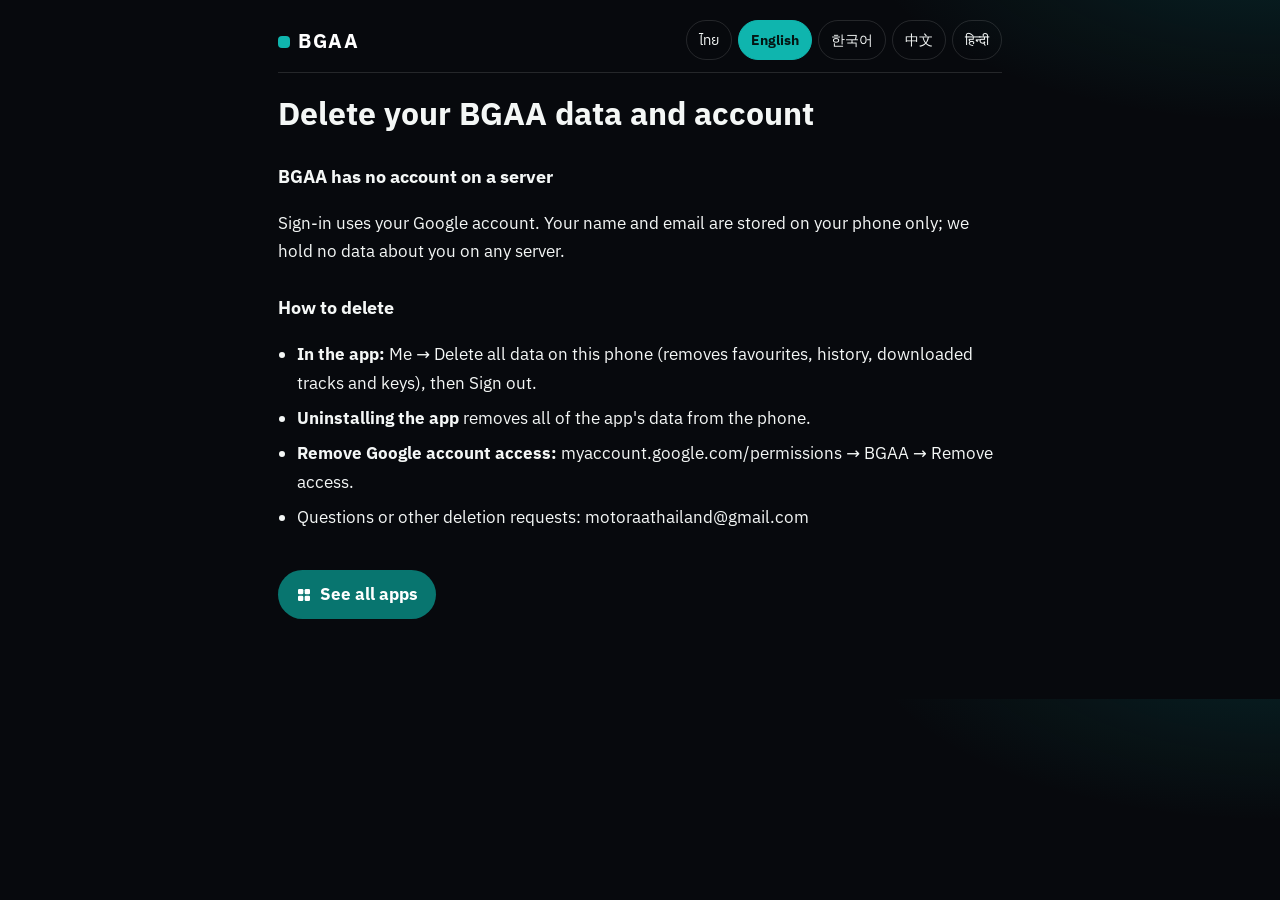
==== commit 901178f5: "Redesign the BGAA intro and join page as one night-drive site Replace the light card layout with a d" ====
--- a/delete-account/index.html
+++ b/delete-account/index.html
@@ -1,8 +1,4 @@
-<!doctype html><html lang="th"><head><meta charset="utf-8"><meta name="viewport" content="width=device-width,initial-scale=1"><title>ลบข้อมูลและบัญชีของ BGAA · Delete your BGAA data and account</title><meta name="robots" content="index, follow"><link rel="canonical" href="https://motoraathailand.github.io/bgaa-site/delete-account/"><style>:root{color-scheme:light dark;--bg:#fff;--fg:#1b1b1f;--mut:#5b5b66;--acc:#0e8f86;--line:#e3e3e8}@media(prefers-color-scheme:dark){:root{--bg:#0e0e12;--fg:#ececf1;--mut:#a0a0ad;--acc:#4fd1c5;--line:#2a2a33}}
-*{box-sizing:border-box}body{margin:0;background:var(--bg);color:var(--fg);font:16px/1.7 system-ui,-apple-system,'Segoe UI',Roboto,'Noto Sans Thai','Noto Sans KR','Noto Sans SC','Noto Sans Devanagari',sans-serif}
-.wrap{max-width:760px;margin:0 auto;padding:20px 18px 60px}header{display:flex;flex-wrap:wrap;gap:10px;align-items:center;justify-content:space-between;border-bottom:1px solid var(--line);padding-bottom:12px;margin-bottom:8px}
-.logo{font-weight:800;letter-spacing:.04em;color:var(--acc);text-decoration:none;font-size:20px}.allapps{display:inline-flex;align-items:center;gap:8px;font-weight:600;text-decoration:none;color:#fff;background:var(--acc);padding:10px 18px;border-radius:999px;margin-top:22px}.langs{display:flex;gap:6px;flex-wrap:wrap}.langs button{font:inherit;font-size:14px;padding:5px 12px;border-radius:999px;border:1px solid var(--line);background:transparent;color:var(--fg);cursor:pointer}.langs button[aria-pressed=true]{background:var(--acc);color:#fff;border-color:var(--acc)}
-h1{font-size:26px;line-height:1.3;margin:20px 0 6px}h2{font-size:18px;margin:26px 0 6px}.meta{color:var(--mut);font-size:14px;margin:0}.small{color:var(--mut);font-size:13px}a{color:var(--acc)}ul{padding-left:20px}li{margin:6px 0}</style></head><body><div class="wrap"><header><a class="logo" href="https://motoraathailand.github.io/bgaa-site/">BGAA</a><div class="langs" role="group" aria-label="language"><button type="button" data-l="th" lang="th" aria-pressed="true">ไทย</button><button type="button" data-l="en" lang="en" aria-pressed="false">English</button><button type="button" data-l="ko" lang="ko" aria-pressed="false">한국어</button><button type="button" data-l="zh" lang="zh-Hans" aria-pressed="false">中文</button><button type="button" data-l="hi" lang="hi" aria-pressed="false">हिन्दी</button></div></header><main><section id="s-th" lang="th"><h1>ลบข้อมูลและบัญชีของ BGAA</h1><h2>BGAA ไม่มีบัญชีบนเซิร์ฟเวอร์</h2><p>การเข้าสู่ระบบใช้บัญชี Google ของคุณ ชื่อและอีเมลถูกเก็บในโทรศัพท์เท่านั้น เราไม่มีข้อมูลของคุณบนเซิร์ฟเวอร์</p><h2>วิธีลบ</h2><ul><li><b>ในแอป:</b> ฉัน → ลบข้อมูลทั้งหมดในโทรศัพท์นี้ (ลบรายการโปรด ประวัติ เพลงที่ดาวน์โหลด และคีย์) แล้วเลือก ออกจากระบบ</li><li><b>ถอนการติดตั้งแอป</b> จะลบข้อมูลของแอปในโทรศัพท์ทั้งหมด</li><li><b>ถอนสิทธิ์บัญชี Google:</b> myaccount.google.com/permissions → BGAA → ลบการเข้าถึง</li><li>มีคำถามหรือต้องการให้ลบข้อมูลอื่น ๆ: motoraathailand@gmail.com</li></ul><p><a class="allapps" href="https://motoraathailand.github.io/"><svg viewBox="0 0 24 24" width="16" height="16" aria-hidden="true" fill="currentColor"><rect x="3" y="3" width="8" height="8" rx="2"/><rect x="13" y="3" width="8" height="8" rx="2"/><rect x="3" y="13" width="8" height="8" rx="2"/><rect x="13" y="13" width="8" height="8" rx="2"/></svg>ดูแอปทั้งหมด</a></p></section>
+<!doctype html><html lang="th"><head><meta charset="utf-8"><meta name="theme-color" content="#07090d"><meta name="color-scheme" content="dark"><meta name="viewport" content="width=device-width,initial-scale=1"><title>ลบข้อมูลและบัญชีของ BGAA · Delete your BGAA data and account</title><meta name="robots" content="index, follow"><link rel="canonical" href="https://motoraathailand.github.io/bgaa-site/delete-account/"><link rel="stylesheet" href="../css/legal.css"></head><body><div class="wrap"><header><a class="logo" href="https://motoraathailand.github.io/bgaa-site/">BGAA</a><div class="langs" role="group" aria-label="language"><button type="button" data-l="th" lang="th" aria-pressed="true">ไทย</button><button type="button" data-l="en" lang="en" aria-pressed="false">English</button><button type="button" data-l="ko" lang="ko" aria-pressed="false">한국어</button><button type="button" data-l="zh" lang="zh-Hans" aria-pressed="false">中文</button><button type="button" data-l="hi" lang="hi" aria-pressed="false">हिन्दी</button></div></header><main><section id="s-th" lang="th"><h1>ลบข้อมูลและบัญชีของ BGAA</h1><h2>BGAA ไม่มีบัญชีบนเซิร์ฟเวอร์</h2><p>การเข้าสู่ระบบใช้บัญชี Google ของคุณ ชื่อและอีเมลถูกเก็บในโทรศัพท์เท่านั้น เราไม่มีข้อมูลของคุณบนเซิร์ฟเวอร์</p><h2>วิธีลบ</h2><ul><li><b>ในแอป:</b> ฉัน → ลบข้อมูลทั้งหมดในโทรศัพท์นี้ (ลบรายการโปรด ประวัติ เพลงที่ดาวน์โหลด และคีย์) แล้วเลือก ออกจากระบบ</li><li><b>ถอนการติดตั้งแอป</b> จะลบข้อมูลของแอปในโทรศัพท์ทั้งหมด</li><li><b>ถอนสิทธิ์บัญชี Google:</b> myaccount.google.com/permissions → BGAA → ลบการเข้าถึง</li><li>มีคำถามหรือต้องการให้ลบข้อมูลอื่น ๆ: motoraathailand@gmail.com</li></ul><p><a class="allapps" href="https://motoraathailand.github.io/"><svg viewBox="0 0 24 24" width="16" height="16" aria-hidden="true" fill="currentColor"><rect x="3" y="3" width="8" height="8" rx="2"/><rect x="13" y="3" width="8" height="8" rx="2"/><rect x="3" y="13" width="8" height="8" rx="2"/><rect x="13" y="13" width="8" height="8" rx="2"/></svg>ดูแอปทั้งหมด</a></p></section>
 <section id="s-en" lang="en" hidden><h1>Delete your BGAA data and account</h1><h2>BGAA has no account on a server</h2><p>Sign-in uses your Google account. Your name and email are stored on your phone only; we hold no data about you on any server.</p><h2>How to delete</h2><ul><li><b>In the app:</b> Me → Delete all data on this phone (removes favourites, history, downloaded tracks and keys), then Sign out.</li><li><b>Uninstalling the app</b> removes all of the app's data from the phone.</li><li><b>Remove Google account access:</b> myaccount.google.com/permissions → BGAA → Remove access.</li><li>Questions or other deletion requests: motoraathailand@gmail.com</li></ul><p><a class="allapps" href="https://motoraathailand.github.io/"><svg viewBox="0 0 24 24" width="16" height="16" aria-hidden="true" fill="currentColor"><rect x="3" y="3" width="8" height="8" rx="2"/><rect x="13" y="3" width="8" height="8" rx="2"/><rect x="3" y="13" width="8" height="8" rx="2"/><rect x="13" y="13" width="8" height="8" rx="2"/></svg>See all apps</a></p></section>
 <section id="s-ko" lang="ko" hidden><h1>BGAA 데이터·계정 삭제</h1><h2>BGAA는 서버에 계정이 없어요</h2><p>로그인은 내 Google 계정을 써요. 이름과 이메일은 휴대폰에만 저장되고, 서버에는 내 정보가 없어요.</p><h2>삭제 방법</h2><ul><li><b>앱에서:</b> 나 → 이 휴대폰의 모든 데이터 삭제(즐겨찾기·기록·다운로드한 곡·키 삭제) 후 로그아웃.</li><li><b>앱을 삭제</b>하면 휴대폰의 앱 데이터가 모두 지워져요.</li><li><b>Google 계정 접근 해제:</b> myaccount.google.com/permissions → BGAA → 액세스 삭제.</li><li>문의나 다른 삭제 요청: motoraathailand@gmail.com</li></ul><p><a class="allapps" href="https://motoraathailand.github.io/"><svg viewBox="0 0 24 24" width="16" height="16" aria-hidden="true" fill="currentColor"><rect x="3" y="3" width="8" height="8" rx="2"/><rect x="13" y="3" width="8" height="8" rx="2"/><rect x="3" y="13" width="8" height="8" rx="2"/><rect x="13" y="13" width="8" height="8" rx="2"/></svg>모든 앱 보기</a></p></section>
 <section id="s-zh" lang="zh-Hans" hidden><h1>删除 BGAA 数据与账号</h1><h2>BGAA 在服务器上没有账号</h2><p>登录使用你的 Google 账号。姓名和邮箱只保存在手机上，我们没有任何服务器端数据。</p><h2>删除方法</h2><ul><li><b>在应用内：</b>我 → 删除这部手机上的所有数据（清除收藏、记录、已下载曲目和密钥），然后退出登录。</li><li><b>卸载应用</b>会清除应用在手机上的全部数据。</li><li><b>撤销 Google 账号访问：</b>myaccount.google.com/permissions → BGAA → 删除访问权限。</li><li>有疑问或其他删除请求：motoraathailand@gmail.com</li></ul><p><a class="allapps" href="https://motoraathailand.github.io/"><svg viewBox="0 0 24 24" width="16" height="16" aria-hidden="true" fill="currentColor"><rect x="3" y="3" width="8" height="8" rx="2"/><rect x="13" y="3" width="8" height="8" rx="2"/><rect x="3" y="13" width="8" height="8" rx="2"/><rect x="13" y="13" width="8" height="8" rx="2"/></svg>查看全部应用</a></p></section>
--- a/css/legal.css
+++ b/css/legal.css
@@ -0,0 +1,27 @@
+/* Privacy and delete pages. Same ink/teal night language as the intro, kept as a readable document. */
+@font-face{font-family:"IBM Plex Sans";font-display:swap;font-weight:400;src:url(../fonts/ibm-plex-sans-latin-400-normal.woff2) format("woff2");unicode-range:U+0000-00FF,U+0131,U+0152-0153,U+02BB-02BC,U+02C6,U+02DA,U+02DC,U+2000-206F,U+20AC,U+2122,U+2190-2193,U+2212,U+2215,U+FEFF,U+FFFD}
+@font-face{font-family:"IBM Plex Sans";font-display:swap;font-weight:700;src:url(../fonts/ibm-plex-sans-latin-700-normal.woff2) format("woff2");unicode-range:U+0000-00FF,U+0131,U+0152-0153,U+02BB-02BC,U+02C6,U+02DA,U+02DC,U+2000-206F,U+20AC,U+2122,U+2190-2193,U+2212,U+2215,U+FEFF,U+FFFD}
+@font-face{font-family:"IBM Plex Sans Thai";font-display:swap;font-weight:400;src:url(../fonts/ibm-plex-sans-thai-thai-400-normal.woff2) format("woff2");unicode-range:U+0E01-0E5B,U+200C-200D,U+25CC}
+@font-face{font-family:"IBM Plex Sans Thai";font-display:swap;font-weight:700;src:url(../fonts/ibm-plex-sans-thai-thai-700-normal.woff2) format("woff2");unicode-range:U+0E01-0E5B,U+200C-200D,U+25CC}
+:root{color-scheme:dark;--bg:#07090d;--fg:#f4f7f6;--mut:#a8beb9;--acc:#7ef6ee;--btn:#08756f;--line:rgba(255,255,255,.12)}
+*{box-sizing:border-box}
+body{margin:0;background:
+  radial-gradient(700px 320px at 100% -10%, rgba(15,181,174,.16), transparent 60%),
+  var(--bg);color:var(--fg);font:16.5px/1.75 "IBM Plex Sans","IBM Plex Sans Thai","Noto Sans Thai","Noto Sans KR","Noto Sans SC","Noto Sans Devanagari",system-ui,sans-serif}
+.wrap{max-width:760px;margin:0 auto;padding:20px 18px 64px}
+header{display:flex;flex-wrap:wrap;gap:10px;align-items:center;justify-content:space-between;border-bottom:1px solid var(--line);padding-bottom:12px;margin-bottom:8px}
+.logo{font-weight:700;letter-spacing:.08em;color:#fff;text-decoration:none;font-size:20px}
+.logo::before{content:"";display:inline-block;width:12px;height:12px;margin-right:8px;border-radius:4px;background:#0fb5ae;vertical-align:middle}
+.allapps{display:inline-flex;align-items:center;gap:8px;font-weight:700;text-decoration:none;color:#fff;background:var(--btn);padding:10px 18px;border-radius:999px;margin-top:22px;min-height:48px}
+.langs{display:flex;gap:6px;flex-wrap:wrap}
+.langs button{font:inherit;font-size:14px;min-height:40px;padding:6px 12px;border-radius:999px;border:1px solid var(--line);background:transparent;color:var(--fg);cursor:pointer}
+.langs button[aria-pressed=true]{background:#0fb5ae;color:#041614;border-color:#0fb5ae;font-weight:700}
+h1{font-size:clamp(26px,4vw,32px);line-height:1.3;margin:20px 0 6px}
+h2{font-size:18px;margin:26px 0 6px}
+.meta,.small{color:var(--mut)}
+.meta{font-size:14px;margin:0}
+.small{font-size:13px}
+a{color:var(--acc)}
+ul{padding-left:1.2rem}
+li{margin:6px 0}
+:focus-visible{outline:3px solid var(--acc);outline-offset:3px}
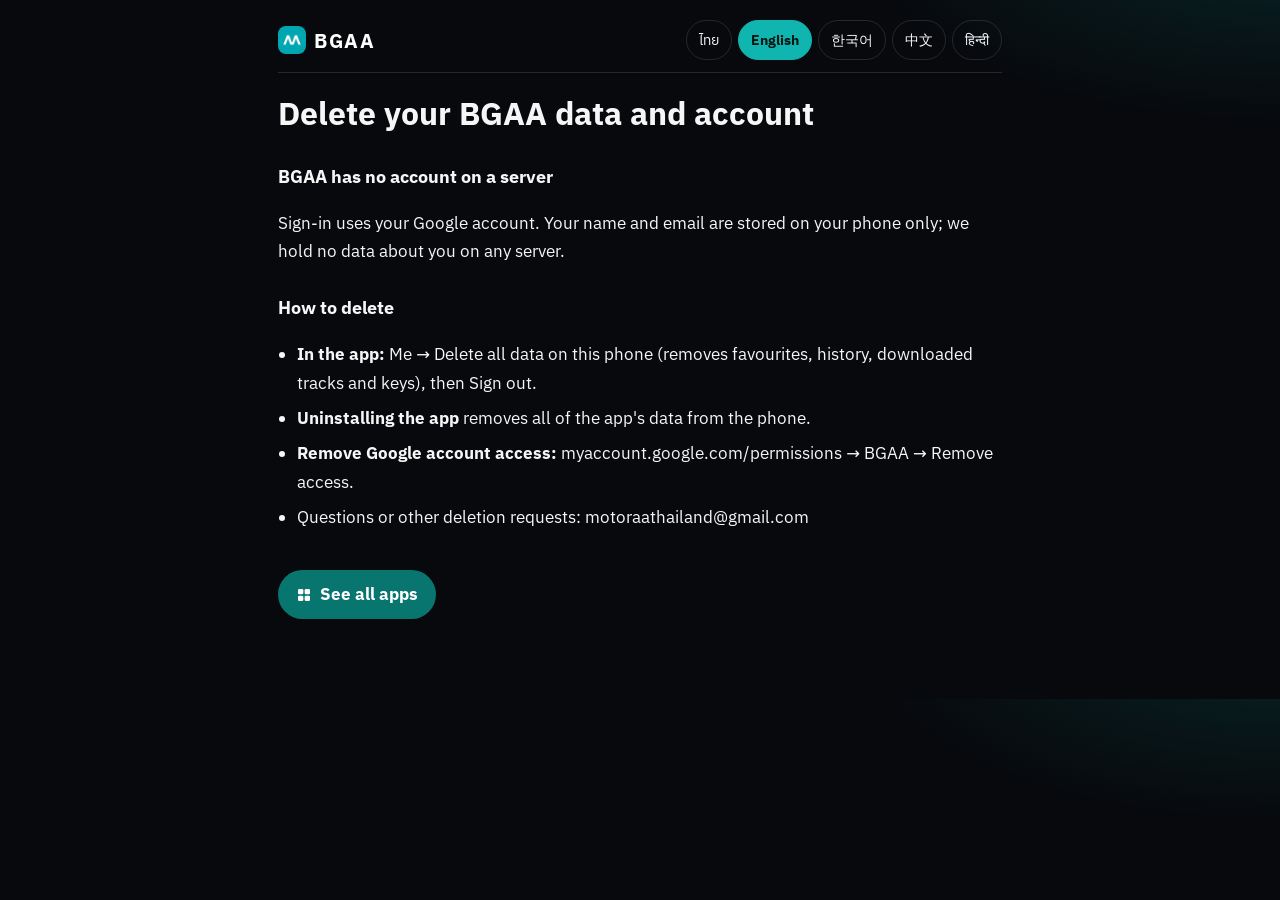
==== commit 4a2468d6: "Use the official BGAA app icon on the site Replace the redrawn SVG mark with the supplied Play icon " ====
--- a/delete-account/index.html
+++ b/delete-account/index.html
@@ -1,4 +1,4 @@
-<!doctype html><html lang="th"><head><meta charset="utf-8"><meta name="theme-color" content="#07090d"><meta name="color-scheme" content="dark"><meta name="viewport" content="width=device-width,initial-scale=1"><title>ลบข้อมูลและบัญชีของ BGAA · Delete your BGAA data and account</title><meta name="robots" content="index, follow"><link rel="canonical" href="https://motoraathailand.github.io/bgaa-site/delete-account/"><link rel="stylesheet" href="../css/legal.css"></head><body><div class="wrap"><header><a class="logo" href="https://motoraathailand.github.io/bgaa-site/">BGAA</a><div class="langs" role="group" aria-label="language"><button type="button" data-l="th" lang="th" aria-pressed="true">ไทย</button><button type="button" data-l="en" lang="en" aria-pressed="false">English</button><button type="button" data-l="ko" lang="ko" aria-pressed="false">한국어</button><button type="button" data-l="zh" lang="zh-Hans" aria-pressed="false">中文</button><button type="button" data-l="hi" lang="hi" aria-pressed="false">हिन्दी</button></div></header><main><section id="s-th" lang="th"><h1>ลบข้อมูลและบัญชีของ BGAA</h1><h2>BGAA ไม่มีบัญชีบนเซิร์ฟเวอร์</h2><p>การเข้าสู่ระบบใช้บัญชี Google ของคุณ ชื่อและอีเมลถูกเก็บในโทรศัพท์เท่านั้น เราไม่มีข้อมูลของคุณบนเซิร์ฟเวอร์</p><h2>วิธีลบ</h2><ul><li><b>ในแอป:</b> ฉัน → ลบข้อมูลทั้งหมดในโทรศัพท์นี้ (ลบรายการโปรด ประวัติ เพลงที่ดาวน์โหลด และคีย์) แล้วเลือก ออกจากระบบ</li><li><b>ถอนการติดตั้งแอป</b> จะลบข้อมูลของแอปในโทรศัพท์ทั้งหมด</li><li><b>ถอนสิทธิ์บัญชี Google:</b> myaccount.google.com/permissions → BGAA → ลบการเข้าถึง</li><li>มีคำถามหรือต้องการให้ลบข้อมูลอื่น ๆ: motoraathailand@gmail.com</li></ul><p><a class="allapps" href="https://motoraathailand.github.io/"><svg viewBox="0 0 24 24" width="16" height="16" aria-hidden="true" fill="currentColor"><rect x="3" y="3" width="8" height="8" rx="2"/><rect x="13" y="3" width="8" height="8" rx="2"/><rect x="3" y="13" width="8" height="8" rx="2"/><rect x="13" y="13" width="8" height="8" rx="2"/></svg>ดูแอปทั้งหมด</a></p></section>
+<!doctype html><html lang="th"><head><meta charset="utf-8"><meta name="theme-color" content="#07090d"><meta name="color-scheme" content="dark"><meta name="viewport" content="width=device-width,initial-scale=1"><title>ลบข้อมูลและบัญชีของ BGAA · Delete your BGAA data and account</title><meta name="robots" content="index, follow"><link rel="canonical" href="https://motoraathailand.github.io/bgaa-site/delete-account/"><link rel="icon" href="../img/bgaa-icon-512.png" type="image/png" sizes="512x512"><link rel="apple-touch-icon" href="../img/bgaa-icon-1024.png"><link rel="stylesheet" href="../css/legal.css"></head><body><div class="wrap"><header><a class="logo" href="https://motoraathailand.github.io/bgaa-site/"><img src="../img/bgaa-icon-512.png" width="28" height="28" alt="">BGAA</a><div class="langs" role="group" aria-label="language"><button type="button" data-l="th" lang="th" aria-pressed="true">ไทย</button><button type="button" data-l="en" lang="en" aria-pressed="false">English</button><button type="button" data-l="ko" lang="ko" aria-pressed="false">한국어</button><button type="button" data-l="zh" lang="zh-Hans" aria-pressed="false">中文</button><button type="button" data-l="hi" lang="hi" aria-pressed="false">हिन्दी</button></div></header><main><section id="s-th" lang="th"><h1>ลบข้อมูลและบัญชีของ BGAA</h1><h2>BGAA ไม่มีบัญชีบนเซิร์ฟเวอร์</h2><p>การเข้าสู่ระบบใช้บัญชี Google ของคุณ ชื่อและอีเมลถูกเก็บในโทรศัพท์เท่านั้น เราไม่มีข้อมูลของคุณบนเซิร์ฟเวอร์</p><h2>วิธีลบ</h2><ul><li><b>ในแอป:</b> ฉัน → ลบข้อมูลทั้งหมดในโทรศัพท์นี้ (ลบรายการโปรด ประวัติ เพลงที่ดาวน์โหลด และคีย์) แล้วเลือก ออกจากระบบ</li><li><b>ถอนการติดตั้งแอป</b> จะลบข้อมูลของแอปในโทรศัพท์ทั้งหมด</li><li><b>ถอนสิทธิ์บัญชี Google:</b> myaccount.google.com/permissions → BGAA → ลบการเข้าถึง</li><li>มีคำถามหรือต้องการให้ลบข้อมูลอื่น ๆ: motoraathailand@gmail.com</li></ul><p><a class="allapps" href="https://motoraathailand.github.io/"><svg viewBox="0 0 24 24" width="16" height="16" aria-hidden="true" fill="currentColor"><rect x="3" y="3" width="8" height="8" rx="2"/><rect x="13" y="3" width="8" height="8" rx="2"/><rect x="3" y="13" width="8" height="8" rx="2"/><rect x="13" y="13" width="8" height="8" rx="2"/></svg>ดูแอปทั้งหมด</a></p></section>
 <section id="s-en" lang="en" hidden><h1>Delete your BGAA data and account</h1><h2>BGAA has no account on a server</h2><p>Sign-in uses your Google account. Your name and email are stored on your phone only; we hold no data about you on any server.</p><h2>How to delete</h2><ul><li><b>In the app:</b> Me → Delete all data on this phone (removes favourites, history, downloaded tracks and keys), then Sign out.</li><li><b>Uninstalling the app</b> removes all of the app's data from the phone.</li><li><b>Remove Google account access:</b> myaccount.google.com/permissions → BGAA → Remove access.</li><li>Questions or other deletion requests: motoraathailand@gmail.com</li></ul><p><a class="allapps" href="https://motoraathailand.github.io/"><svg viewBox="0 0 24 24" width="16" height="16" aria-hidden="true" fill="currentColor"><rect x="3" y="3" width="8" height="8" rx="2"/><rect x="13" y="3" width="8" height="8" rx="2"/><rect x="3" y="13" width="8" height="8" rx="2"/><rect x="13" y="13" width="8" height="8" rx="2"/></svg>See all apps</a></p></section>
 <section id="s-ko" lang="ko" hidden><h1>BGAA 데이터·계정 삭제</h1><h2>BGAA는 서버에 계정이 없어요</h2><p>로그인은 내 Google 계정을 써요. 이름과 이메일은 휴대폰에만 저장되고, 서버에는 내 정보가 없어요.</p><h2>삭제 방법</h2><ul><li><b>앱에서:</b> 나 → 이 휴대폰의 모든 데이터 삭제(즐겨찾기·기록·다운로드한 곡·키 삭제) 후 로그아웃.</li><li><b>앱을 삭제</b>하면 휴대폰의 앱 데이터가 모두 지워져요.</li><li><b>Google 계정 접근 해제:</b> myaccount.google.com/permissions → BGAA → 액세스 삭제.</li><li>문의나 다른 삭제 요청: motoraathailand@gmail.com</li></ul><p><a class="allapps" href="https://motoraathailand.github.io/"><svg viewBox="0 0 24 24" width="16" height="16" aria-hidden="true" fill="currentColor"><rect x="3" y="3" width="8" height="8" rx="2"/><rect x="13" y="3" width="8" height="8" rx="2"/><rect x="3" y="13" width="8" height="8" rx="2"/><rect x="13" y="13" width="8" height="8" rx="2"/></svg>모든 앱 보기</a></p></section>
 <section id="s-zh" lang="zh-Hans" hidden><h1>删除 BGAA 数据与账号</h1><h2>BGAA 在服务器上没有账号</h2><p>登录使用你的 Google 账号。姓名和邮箱只保存在手机上，我们没有任何服务器端数据。</p><h2>删除方法</h2><ul><li><b>在应用内：</b>我 → 删除这部手机上的所有数据（清除收藏、记录、已下载曲目和密钥），然后退出登录。</li><li><b>卸载应用</b>会清除应用在手机上的全部数据。</li><li><b>撤销 Google 账号访问：</b>myaccount.google.com/permissions → BGAA → 删除访问权限。</li><li>有疑问或其他删除请求：motoraathailand@gmail.com</li></ul><p><a class="allapps" href="https://motoraathailand.github.io/"><svg viewBox="0 0 24 24" width="16" height="16" aria-hidden="true" fill="currentColor"><rect x="3" y="3" width="8" height="8" rx="2"/><rect x="13" y="3" width="8" height="8" rx="2"/><rect x="3" y="13" width="8" height="8" rx="2"/><rect x="13" y="13" width="8" height="8" rx="2"/></svg>查看全部应用</a></p></section>
--- a/css/legal.css
+++ b/css/legal.css
@@ -10,8 +10,8 @@
   var(--bg);color:var(--fg);font:16.5px/1.75 "IBM Plex Sans","IBM Plex Sans Thai","Noto Sans Thai","Noto Sans KR","Noto Sans SC","Noto Sans Devanagari",system-ui,sans-serif}
 .wrap{max-width:760px;margin:0 auto;padding:20px 18px 64px}
 header{display:flex;flex-wrap:wrap;gap:10px;align-items:center;justify-content:space-between;border-bottom:1px solid var(--line);padding-bottom:12px;margin-bottom:8px}
-.logo{font-weight:700;letter-spacing:.08em;color:#fff;text-decoration:none;font-size:20px}
-.logo::before{content:"";display:inline-block;width:12px;height:12px;margin-right:8px;border-radius:4px;background:#0fb5ae;vertical-align:middle}
+.logo{display:inline-flex;align-items:center;gap:8px;font-weight:700;letter-spacing:.08em;color:#fff;text-decoration:none;font-size:20px}
+.logo img{width:28px;height:28px;border-radius:8px}
 .allapps{display:inline-flex;align-items:center;gap:8px;font-weight:700;text-decoration:none;color:#fff;background:var(--btn);padding:10px 18px;border-radius:999px;margin-top:22px;min-height:48px}
 .langs{display:flex;gap:6px;flex-wrap:wrap}
 .langs button{font:inherit;font-size:14px;min-height:40px;padding:6px 12px;border-radius:999px;border:1px solid var(--line);background:transparent;color:var(--fg);cursor:pointer}
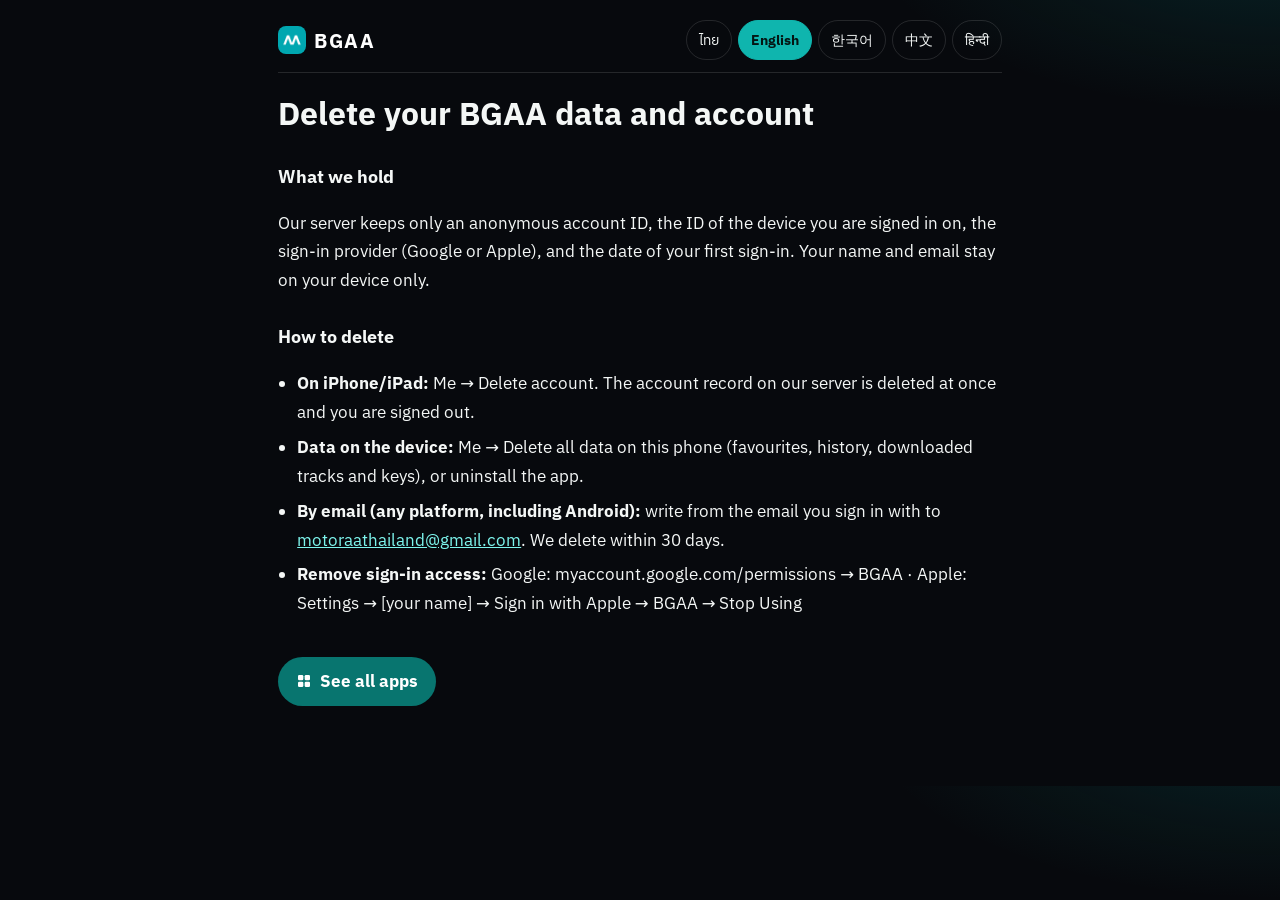
==== commit c7368ee9: "Privacy, delete-account: cover Sign in with Apple, the account server record and original songs; add" ====
--- a/delete-account/index.html
+++ b/delete-account/index.html
@@ -1,7 +1,3 @@
-<!doctype html><html lang="th"><head><meta charset="utf-8"><meta name="theme-color" content="#07090d"><meta name="color-scheme" content="dark"><meta name="viewport" content="width=device-width,initial-scale=1"><title>ลบข้อมูลและบัญชีของ BGAA · Delete your BGAA data and account</title><meta name="robots" content="index, follow"><link rel="canonical" href="https://motoraathailand.github.io/bgaa-site/delete-account/"><link rel="icon" href="../img/bgaa-icon-512.png" type="image/png" sizes="512x512"><link rel="apple-touch-icon" href="../img/bgaa-icon-1024.png"><link rel="stylesheet" href="../css/legal.css"></head><body><div class="wrap"><header><a class="logo" href="https://motoraathailand.github.io/bgaa-site/"><img src="../img/bgaa-icon-512.png" width="28" height="28" alt="">BGAA</a><div class="langs" role="group" aria-label="language"><button type="button" data-l="th" lang="th" aria-pressed="true">ไทย</button><button type="button" data-l="en" lang="en" aria-pressed="false">English</button><button type="button" data-l="ko" lang="ko" aria-pressed="false">한국어</button><button type="button" data-l="zh" lang="zh-Hans" aria-pressed="false">中文</button><button type="button" data-l="hi" lang="hi" aria-pressed="false">हिन्दी</button></div></header><main><section id="s-th" lang="th"><h1>ลบข้อมูลและบัญชีของ BGAA</h1><h2>BGAA ไม่มีบัญชีบนเซิร์ฟเวอร์</h2><p>การเข้าสู่ระบบใช้บัญชี Google ของคุณ ชื่อและอีเมลถูกเก็บในโทรศัพท์เท่านั้น เราไม่มีข้อมูลของคุณบนเซิร์ฟเวอร์</p><h2>วิธีลบ</h2><ul><li><b>ในแอป:</b> ฉัน → ลบข้อมูลทั้งหมดในโทรศัพท์นี้ (ลบรายการโปรด ประวัติ เพลงที่ดาวน์โหลด และคีย์) แล้วเลือก ออกจากระบบ</li><li><b>ถอนการติดตั้งแอป</b> จะลบข้อมูลของแอปในโทรศัพท์ทั้งหมด</li><li><b>ถอนสิทธิ์บัญชี Google:</b> myaccount.google.com/permissions → BGAA → ลบการเข้าถึง</li><li>มีคำถามหรือต้องการให้ลบข้อมูลอื่น ๆ: motoraathailand@gmail.com</li></ul><p><a class="allapps" href="https://motoraathailand.github.io/"><svg viewBox="0 0 24 24" width="16" height="16" aria-hidden="true" fill="currentColor"><rect x="3" y="3" width="8" height="8" rx="2"/><rect x="13" y="3" width="8" height="8" rx="2"/><rect x="3" y="13" width="8" height="8" rx="2"/><rect x="13" y="13" width="8" height="8" rx="2"/></svg>ดูแอปทั้งหมด</a></p></section>
-<section id="s-en" lang="en" hidden><h1>Delete your BGAA data and account</h1><h2>BGAA has no account on a server</h2><p>Sign-in uses your Google account. Your name and email are stored on your phone only; we hold no data about you on any server.</p><h2>How to delete</h2><ul><li><b>In the app:</b> Me → Delete all data on this phone (removes favourites, history, downloaded tracks and keys), then Sign out.</li><li><b>Uninstalling the app</b> removes all of the app's data from the phone.</li><li><b>Remove Google account access:</b> myaccount.google.com/permissions → BGAA → Remove access.</li><li>Questions or other deletion requests: motoraathailand@gmail.com</li></ul><p><a class="allapps" href="https://motoraathailand.github.io/"><svg viewBox="0 0 24 24" width="16" height="16" aria-hidden="true" fill="currentColor"><rect x="3" y="3" width="8" height="8" rx="2"/><rect x="13" y="3" width="8" height="8" rx="2"/><rect x="3" y="13" width="8" height="8" rx="2"/><rect x="13" y="13" width="8" height="8" rx="2"/></svg>See all apps</a></p></section>
-<section id="s-ko" lang="ko" hidden><h1>BGAA 데이터·계정 삭제</h1><h2>BGAA는 서버에 계정이 없어요</h2><p>로그인은 내 Google 계정을 써요. 이름과 이메일은 휴대폰에만 저장되고, 서버에는 내 정보가 없어요.</p><h2>삭제 방법</h2><ul><li><b>앱에서:</b> 나 → 이 휴대폰의 모든 데이터 삭제(즐겨찾기·기록·다운로드한 곡·키 삭제) 후 로그아웃.</li><li><b>앱을 삭제</b>하면 휴대폰의 앱 데이터가 모두 지워져요.</li><li><b>Google 계정 접근 해제:</b> myaccount.google.com/permissions → BGAA → 액세스 삭제.</li><li>문의나 다른 삭제 요청: motoraathailand@gmail.com</li></ul><p><a class="allapps" href="https://motoraathailand.github.io/"><svg viewBox="0 0 24 24" width="16" height="16" aria-hidden="true" fill="currentColor"><rect x="3" y="3" width="8" height="8" rx="2"/><rect x="13" y="3" width="8" height="8" rx="2"/><rect x="3" y="13" width="8" height="8" rx="2"/><rect x="13" y="13" width="8" height="8" rx="2"/></svg>모든 앱 보기</a></p></section>
-<section id="s-zh" lang="zh-Hans" hidden><h1>删除 BGAA 数据与账号</h1><h2>BGAA 在服务器上没有账号</h2><p>登录使用你的 Google 账号。姓名和邮箱只保存在手机上，我们没有任何服务器端数据。</p><h2>删除方法</h2><ul><li><b>在应用内：</b>我 → 删除这部手机上的所有数据（清除收藏、记录、已下载曲目和密钥），然后退出登录。</li><li><b>卸载应用</b>会清除应用在手机上的全部数据。</li><li><b>撤销 Google 账号访问：</b>myaccount.google.com/permissions → BGAA → 删除访问权限。</li><li>有疑问或其他删除请求：motoraathailand@gmail.com</li></ul><p><a class="allapps" href="https://motoraathailand.github.io/"><svg viewBox="0 0 24 24" width="16" height="16" aria-hidden="true" fill="currentColor"><rect x="3" y="3" width="8" height="8" rx="2"/><rect x="13" y="3" width="8" height="8" rx="2"/><rect x="3" y="13" width="8" height="8" rx="2"/><rect x="13" y="13" width="8" height="8" rx="2"/></svg>查看全部应用</a></p></section>
-<section id="s-hi" lang="hi" hidden><h1>BGAA डेटा और खाता हटाएँ</h1><h2>BGAA का सर्वर पर कोई खाता नहीं है</h2><p>साइन-इन आपके Google खाते से होता है। नाम और ईमेल केवल फ़ोन में रहते हैं; हमारे पास किसी सर्वर पर आपका डेटा नहीं है।</p><h2>कैसे हटाएँ</h2><ul><li><b>ऐप में:</b> मैं → इस फ़ोन का सारा डेटा हटाएँ (पसंदीदा, इतिहास, डाउनलोड किए ट्रैक और कुंजियाँ हटती हैं), फिर साइन आउट करें।</li><li><b>ऐप अनइंस्टॉल</b> करने से फ़ोन से ऐप का सारा डेटा हट जाता है।</li><li><b>Google खाते की पहुँच हटाएँ:</b> myaccount.google.com/permissions → BGAA → पहुँच हटाएँ।</li><li>प्रश्न या अन्य हटाने के अनुरोध: motoraathailand@gmail.com</li></ul><p><a class="allapps" href="https://motoraathailand.github.io/"><svg viewBox="0 0 24 24" width="16" height="16" aria-hidden="true" fill="currentColor"><rect x="3" y="3" width="8" height="8" rx="2"/><rect x="13" y="3" width="8" height="8" rx="2"/><rect x="3" y="13" width="8" height="8" rx="2"/><rect x="13" y="13" width="8" height="8" rx="2"/></svg>सभी ऐप देखें</a></p></section></main></div><script>(function(){var L=['th','en','ko','zh','hi'],H={th:'th',en:'en',ko:'ko',zh:'zh-Hans',hi:'hi'};function pick(){var m=/[?&]lang=(\w\w)/.exec(location.search),s=null;try{s=localStorage.getItem('lang')}catch(e){}var b=String((navigator.languages&&navigator.languages[0])||navigator.language||'en').slice(0,2).toLowerCase();var c=m&&m[1]||s||b;return L.indexOf(c)>=0?c:'en'}
+<!doctype html><html lang="th"><head><meta charset="utf-8"><meta name="theme-color" content="#07090d"><meta name="color-scheme" content="dark"><meta name="viewport" content="width=device-width,initial-scale=1"><title>ลบข้อมูลและบัญชีของ BGAA · Delete your BGAA data and account</title><meta name="robots" content="index, follow"><link rel="canonical" href="https://motoraathailand.github.io/bgaa-site/delete-account/"><link rel="icon" href="../img/bgaa-icon-512.png" type="image/png" sizes="512x512"><link rel="apple-touch-icon" href="../img/bgaa-icon-1024.png"><link rel="stylesheet" href="../css/legal.css"></head><body><div class="wrap"><header><a class="logo" href="https://motoraathailand.github.io/bgaa-site/"><img src="../img/bgaa-icon-512.png" width="28" height="28" alt="">BGAA</a><div class="langs" role="group" aria-label="language"><button type="button" data-l="th" lang="th" aria-pressed="true">ไทย</button><button type="button" data-l="en" lang="en" aria-pressed="false">English</button><button type="button" data-l="ko" lang="ko" aria-pressed="false">한국어</button><button type="button" data-l="zh" lang="zh-Hans" aria-pressed="false">中文</button><button type="button" data-l="hi" lang="hi" aria-pressed="false">हिन्दी</button></div></header><main><section id="s-th" lang="th"><h1>ลบข้อมูลและบัญชีของ BGAA</h1><h2>ข้อมูลที่เรามี</h2><p>เซิร์ฟเวอร์ของเราเก็บเพียงรหัสบัญชีแบบไม่ระบุตัวตน รหัสเครื่องที่เข้าสู่ระบบ ผู้ให้บริการที่ใช้เข้าสู่ระบบ (Google หรือ Apple) และวันที่เข้าสู่ระบบครั้งแรก ชื่อและอีเมลเก็บในเครื่องของคุณเท่านั้น</p><h2>วิธีลบ</h2><ul><li><b>ใน iPhone/iPad:</b> ฉัน → ลบบัญชี ข้อมูลบัญชีบนเซิร์ฟเวอร์จะถูกลบทันทีและออกจากระบบ</li><li><b>ข้อมูลในเครื่อง:</b> ฉัน → ลบข้อมูลทั้งหมดในโทรศัพท์นี้ (รายการโปรด ประวัติ เพลงที่ดาวน์โหลด และคีย์) หรือถอนการติดตั้งแอป</li><li><b>ขอลบทางอีเมล (ทุกแพลตฟอร์ม รวมถึง Android):</b> ส่งอีเมลจากอีเมลที่ใช้เข้าสู่ระบบมาที่ <a href="mailto:motoraathailand@gmail.com">motoraathailand@gmail.com</a> เราจะลบภายใน 30 วัน</li><li><b>ถอนสิทธิ์การเข้าสู่ระบบ:</b> Google: myaccount.google.com/permissions → BGAA · Apple: การตั้งค่า → [ชื่อของคุณ] → ลงชื่อเข้าด้วย Apple → BGAA → หยุดใช้</li></ul><p><a class="allapps" href="https://motoraathailand.github.io/th"><svg viewBox="0 0 24 24" width="16" height="16" aria-hidden="true" fill="currentColor"><rect x="3" y="3" width="8" height="8" rx="2"/><rect x="13" y="3" width="8" height="8" rx="2"/><rect x="3" y="13" width="8" height="8" rx="2"/><rect x="13" y="13" width="8" height="8" rx="2"/></svg>ดูแอปทั้งหมด</a></p></section><section id="s-en" lang="en" hidden><h1>Delete your BGAA data and account</h1><h2>What we hold</h2><p>Our server keeps only an anonymous account ID, the ID of the device you are signed in on, the sign-in provider (Google or Apple), and the date of your first sign-in. Your name and email stay on your device only.</p><h2>How to delete</h2><ul><li><b>On iPhone/iPad:</b> Me → Delete account. The account record on our server is deleted at once and you are signed out.</li><li><b>Data on the device:</b> Me → Delete all data on this phone (favourites, history, downloaded tracks and keys), or uninstall the app.</li><li><b>By email (any platform, including Android):</b> write from the email you sign in with to <a href="mailto:motoraathailand@gmail.com">motoraathailand@gmail.com</a>. We delete within 30 days.</li><li><b>Remove sign-in access:</b> Google: myaccount.google.com/permissions → BGAA · Apple: Settings → [your name] → Sign in with Apple → BGAA → Stop Using</li></ul><p><a class="allapps" href="https://motoraathailand.github.io/th"><svg viewBox="0 0 24 24" width="16" height="16" aria-hidden="true" fill="currentColor"><rect x="3" y="3" width="8" height="8" rx="2"/><rect x="13" y="3" width="8" height="8" rx="2"/><rect x="3" y="13" width="8" height="8" rx="2"/><rect x="13" y="13" width="8" height="8" rx="2"/></svg>See all apps</a></p></section><section id="s-ko" lang="ko" hidden><h1>BGAA 데이터와 계정 삭제</h1><h2>보관하는 정보</h2><p>서버에는 익명 계정 ID, 로그인한 기기 ID, 로그인 제공자(Google 또는 Apple), 첫 로그인 날짜만 있어요. 이름과 이메일은 기기에만 있어요.</p><h2>삭제 방법</h2><ul><li><b>iPhone/iPad:</b> 나 → 계정 삭제. 서버의 계정 기록이 즉시 삭제되고 로그아웃돼요.</li><li><b>기기 데이터:</b> 나 → 이 휴대폰의 모든 데이터 삭제(즐겨찾기, 기록, 다운로드한 곡, 키) 또는 앱 삭제.</li><li><b>이메일 요청(Android 포함 모든 플랫폼):</b> 로그인한 이메일로 <a href="mailto:motoraathailand@gmail.com">motoraathailand@gmail.com</a>에 보내 주세요. 30일 안에 삭제해요.</li><li><b>로그인 연결 해제:</b> Google: myaccount.google.com/permissions → BGAA · Apple: 설정 → [내 이름] → Apple로 로그인 → BGAA → 사용 중단</li></ul><p><a class="allapps" href="https://motoraathailand.github.io/th"><svg viewBox="0 0 24 24" width="16" height="16" aria-hidden="true" fill="currentColor"><rect x="3" y="3" width="8" height="8" rx="2"/><rect x="13" y="3" width="8" height="8" rx="2"/><rect x="3" y="13" width="8" height="8" rx="2"/><rect x="13" y="13" width="8" height="8" rx="2"/></svg>모든 앱 보기</a></p></section><section id="s-zh" lang="zh-Hans" hidden><h1>删除您的 BGAA 数据和账户</h1><h2>我们保存的内容</h2><p>我们的服务器只保存匿名账户 ID、您登录设备的 ID、登录提供方（Google 或 Apple）以及首次登录日期。您的姓名和电子邮件只保存在设备上。</p><h2>如何删除</h2><ul><li><b>在 iPhone/iPad 上：</b>“我的”→“删除账户”。服务器上的账户记录会立即删除，并退出登录。</li><li><b>设备上的数据：</b>“我的”→“删除这部手机上的所有数据”（收藏、历史、下载的歌曲和密钥），或卸载应用。</li><li><b>通过邮件（任何平台，包括 Android）：</b>用您登录的邮箱发送邮件至 <a href="mailto:motoraathailand@gmail.com">motoraathailand@gmail.com</a>，我们会在 30 天内删除。</li><li><b>撤销登录授权：</b>Google：myaccount.google.com/permissions → BGAA · Apple：设置 → [您的姓名] → 通过 Apple 登录 → BGAA → 停止使用</li></ul><p><a class="allapps" href="https://motoraathailand.github.io/th"><svg viewBox="0 0 24 24" width="16" height="16" aria-hidden="true" fill="currentColor"><rect x="3" y="3" width="8" height="8" rx="2"/><rect x="13" y="3" width="8" height="8" rx="2"/><rect x="3" y="13" width="8" height="8" rx="2"/><rect x="13" y="13" width="8" height="8" rx="2"/></svg>查看全部应用</a></p></section><section id="s-hi" lang="hi" hidden><h1>अपना BGAA डेटा और खाता हटाएँ</h1><h2>हमारे पास क्या है</h2><p>हमारे सर्वर पर केवल एक अनाम खाता ID, साइन-इन किए गए डिवाइस का ID, साइन-इन प्रदाता (Google या Apple) और पहले साइन इन की तारीख रहती है। आपका नाम और ईमेल केवल आपके डिवाइस पर रहते हैं।</p><h2>कैसे हटाएँ</h2><ul><li><b>iPhone/iPad पर:</b> मेरा → खाता हटाएँ। हमारे सर्वर पर खाता रिकॉर्ड तुरंत हट जाता है और आप साइन आउट हो जाते हैं।</li><li><b>डिवाइस का डेटा:</b> मेरा → इस फ़ोन का सारा डेटा हटाएँ (पसंदीदा, इतिहास, डाउनलोड किए गाने और कुंजियाँ), या ऐप अनइंस्टॉल करें।</li><li><b>ईमेल से (Android सहित कोई भी प्लेटफ़ॉर्म):</b> जिस ईमेल से साइन इन करते हैं उससे <a href="mailto:motoraathailand@gmail.com">motoraathailand@gmail.com</a> पर लिखें। हम 30 दिनों में हटा देंगे।</li><li><b>साइन-इन पहुँच हटाएँ:</b> Google: myaccount.google.com/permissions → BGAA · Apple: सेटिंग्स → [आपका नाम] → Apple से साइन इन → BGAA → उपयोग बंद करें</li></ul><p><a class="allapps" href="https://motoraathailand.github.io/th"><svg viewBox="0 0 24 24" width="16" height="16" aria-hidden="true" fill="currentColor"><rect x="3" y="3" width="8" height="8" rx="2"/><rect x="13" y="3" width="8" height="8" rx="2"/><rect x="3" y="13" width="8" height="8" rx="2"/><rect x="13" y="13" width="8" height="8" rx="2"/></svg>सभी ऐप देखें</a></p></section></main></div><script>(function(){var L=['th','en','ko','zh','hi'],H={th:'th',en:'en',ko:'ko',zh:'zh-Hans',hi:'hi'};function pick(){var m=/[?&]lang=(\w\w)/.exec(location.search),s=null;try{s=localStorage.getItem('lang')}catch(e){}var b=String((navigator.languages&&navigator.languages[0])||navigator.language||'en').slice(0,2).toLowerCase();var c=m&&m[1]||s||b;return L.indexOf(c)>=0?c:'en'}
 function show(l){L.forEach(function(x){var e=document.getElementById('s-'+x);if(e)e.hidden=x!==l;});document.documentElement.lang=H[l];[].forEach.call(document.querySelectorAll('.langs button'),function(b){b.setAttribute('aria-pressed',b.dataset.l===l?'true':'false')});try{localStorage.setItem('lang',l)}catch(e){}}
 [].forEach.call(document.querySelectorAll('.langs button'),function(b){b.addEventListener('click',function(){show(b.dataset.l)})});show(pick())})();</script></body></html>
